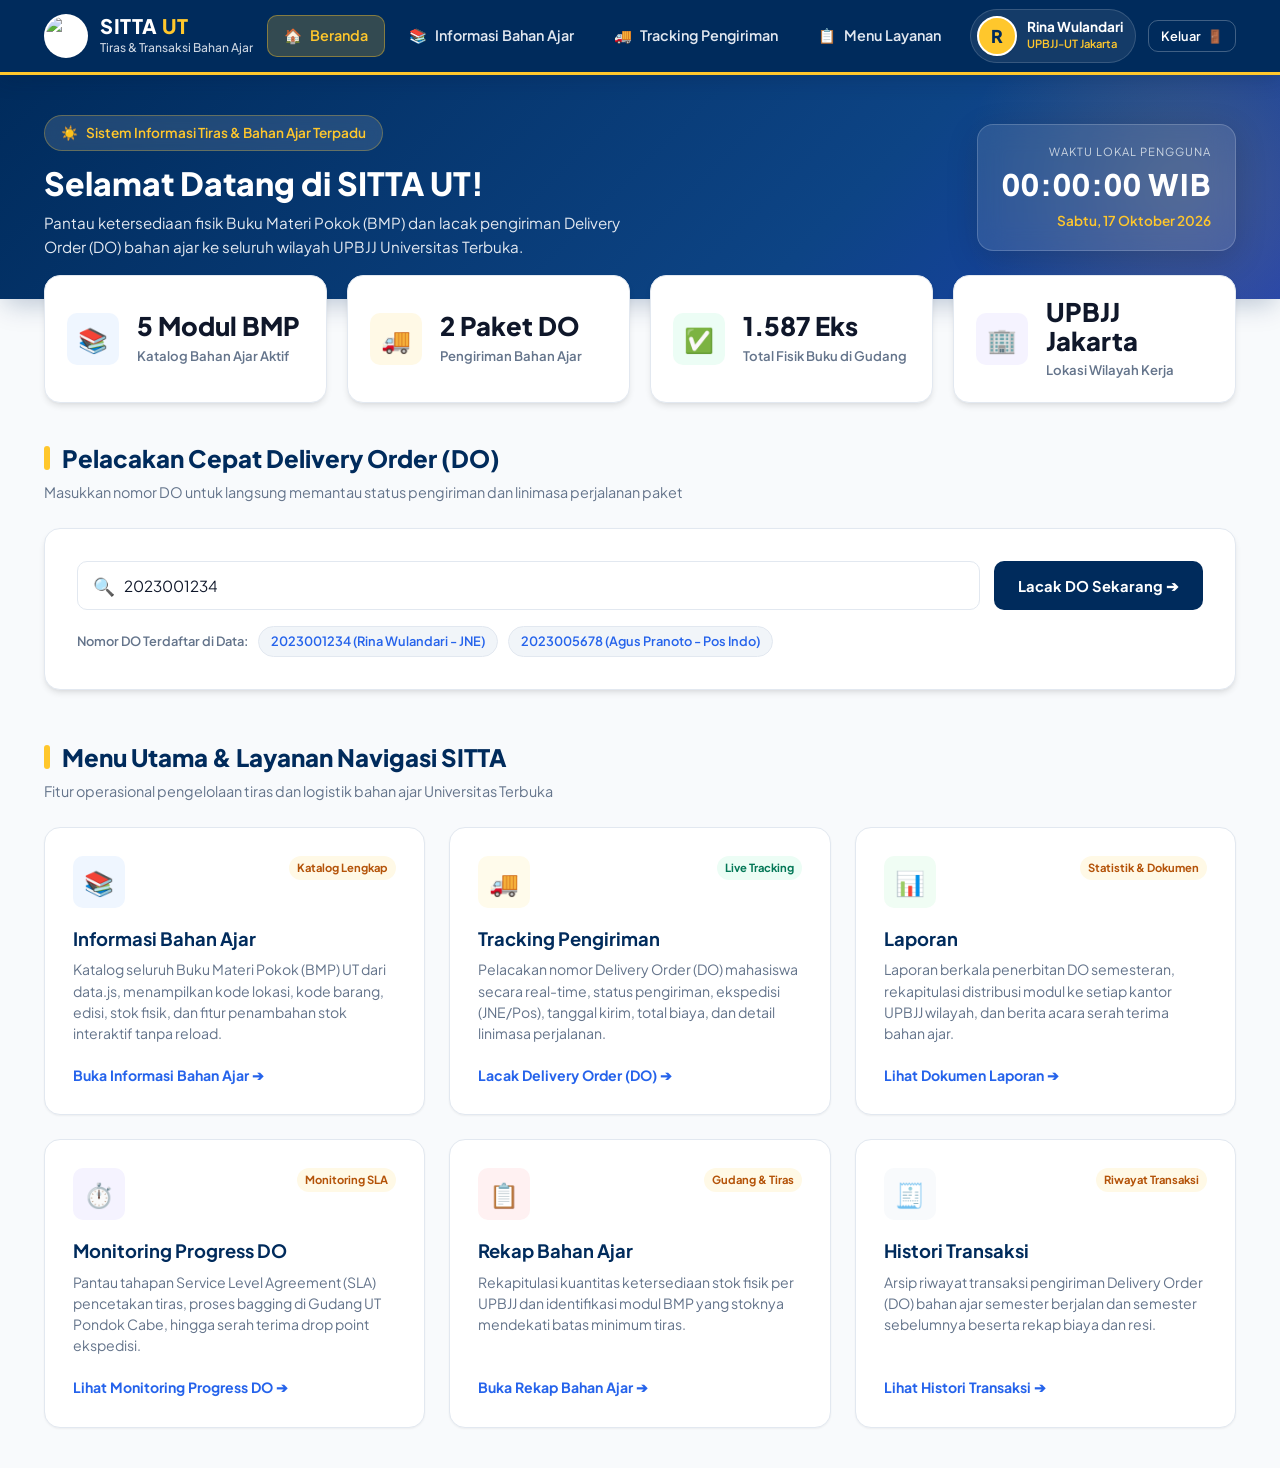
==== dashboard.html @ ef4d3881 "Add dashboard.html" ====
<!DOCTYPE html>
<html lang="id">
<head>
  <meta charset="UTF-8">
  <meta name="viewport" content="width=device-width, initial-scale=1.0">
  <title>Dashboard - SITTA Universitas Terbuka</title>
  <meta name="description" content="Dashboard Utama SITTA Universitas Terbuka: Informasi Bahan Ajar, Tracking DO, Monitoring Progress, dan Rekapitulasi BMP.">
  <link rel="stylesheet" href="css/style.css">
  <link rel="icon" type="image/svg+xml" href="img/logo-ut.svg">
</head>
<body>

  <!-- ==========================================
       TOP NAVBAR
       ========================================== -->
  <header class="navbar">
    <div class="container nav-container">
      <div class="brand">
        <img src="img/logo-ut.svg" alt="Universitas Terbuka" class="brand-logo">
        <div class="brand-text">
          <h1>SITTA <span>UT</span></h1>
          <p>Tiras &amp; Transaksi Bahan Ajar</p>
        </div>
      </div>

      <nav aria-label="Navigasi Utama">
        <ul id="navLinks" class="nav-links">
          <li><a href="dashboard.html" class="active"><span>🏠</span> Beranda</a></li>
          <li><a href="stok.html"><span>📚</span> Informasi Bahan Ajar</a></li>
          <li><a href="tracking.html"><span>🚚</span> Tracking Pengiriman</a></li>
          <li><a href="#menuLayanan"><span>📋</span> Menu Layanan</a></li>
        </ul>
      </nav>

      <div class="nav-user">
        <div class="user-badge">
          <div class="user-avatar-initial" id="navAvatarInitial">R</div>
          <div class="user-info">
            <span class="user-name" id="navUserName">Rina Wulandari</span>
            <span class="user-role" id="navUserRole">UPBJJ-UT Jakarta</span>
          </div>
        </div>
        <button type="button" class="btn-logout" title="Keluar dari sistem SITTA">
          <span>Keluar</span> 🚪
        </button>
        <button type="button" id="navToggle" class="nav-toggle" aria-label="Buka menu navigasi">☰</button>
      </div>
    </div>
  </header>

  <main>
    <!-- ==========================================
         HERO BANNER & SAPAAN DINAMIS WAKTU
         ========================================== -->
    <section class="hero-banner" aria-label="Sapaan Pengguna">
      <div class="container hero-content">
        <div>
          <div class="greeting-pill">
            <span id="greetingIcon">☀️</span>
            <span id="displayUserRolePill">Sistem Informasi Tiras &amp; Bahan Ajar Terpadu</span>
          </div>
          <!-- Teks Sapaan Otomatis Menggunakan Date Methods -->
          <h2 class="greeting-title" id="greetingText">Selamat Datang di SITTA UT!</h2>
          <p class="hero-subtitle">
            Pantau ketersediaan fisik Buku Materi Pokok (BMP) dan lacak pengiriman Delivery Order (DO) bahan ajar ke seluruh wilayah UPBJJ Universitas Terbuka.
          </p>
        </div>

        <!-- Live Clock & Date Widget (JavaScript Date Methods) -->
        <div class="hero-clock-box">
          <div class="clock-timezone">Waktu Lokal Pengguna</div>
          <div class="clock-time" id="liveClockTime">00:00:00 WIB</div>
          <div class="clock-date" id="liveClockDate">Sabtu, 17 Oktober 2026</div>
        </div>
      </div>
    </section>

    <div class="container">
      <!-- ==========================================
           METRIC SUMMARY CARDS
           ========================================== -->
      <section class="metrics-grid" aria-label="Statistik Utama">
        <div class="metric-card">
          <div class="metric-icon blue">📚</div>
          <div class="metric-data">
            <h4 id="dashTotalBuku">5 Modul BMP</h4>
            <p>Katalog Bahan Ajar Aktif</p>
          </div>
        </div>

        <div class="metric-card">
          <div class="metric-icon gold">🚚</div>
          <div class="metric-data">
            <h4>2 Paket DO</h4>
            <p>Pengiriman Bahan Ajar</p>
          </div>
        </div>

        <div class="metric-card">
          <div class="metric-icon green">✅</div>
          <div class="metric-data">
            <h4>1.587 Eks</h4>
            <p>Total Fisik Buku di Gudang</p>
          </div>
        </div>

        <div class="metric-card">
          <div class="metric-icon purple">🏢</div>
          <div class="metric-data">
            <h4 id="displayUserLokasi">UPBJJ Jakarta</h4>
            <p>Lokasi Wilayah Kerja</p>
          </div>
        </div>
      </section>

      <!-- ==========================================
           QUICK SEARCH DELIVERY ORDER (DO)
           ========================================== -->
      <section class="section-header" style="margin-top: 36px;">
        <div>
          <h2 class="section-title">Pelacakan Cepat Delivery Order (DO)</h2>
          <p class="section-desc">Masukkan nomor DO untuk langsung memantau status pengiriman dan linimasa perjalanan paket</p>
        </div>
      </section>

      <div class="tracking-search-box">
        <form id="formQuickTrack" class="search-form-row">
          <div class="input-group">
            <span class="input-icon">🔍</span>
            <input 
              type="text" 
              id="inputQuickDO" 
              class="form-control" 
              placeholder="Masukkan Nomor DO (misal: 2023001234)" 
              value="2023001234" 
              required
            >
          </div>
          <button type="submit" class="btn btn-primary">
            Lacak DO Sekarang ➔
          </button>
        </form>
        <div class="search-quick-chips">
          <span class="chips-label">Nomor DO Terdaftar di Data:</span>
          <a href="tracking.html?do=2023001234" class="chip-btn">2023001234 (Rina Wulandari - JNE)</a>
          <a href="tracking.html?do=2023005678" class="chip-btn">2023005678 (Agus Pranoto - Pos Indo)</a>
        </div>
      </div>

      <!-- ==========================================
           6 MANDATED NAVIGATION FEATURES
           1. Informasi Bahan Ajar
           2. Tracking Pengiriman
           3. Laporan
           4. Monitoring Progress DO
           5. Rekap Bahan Ajar
           6. Histori Transaksi
           ========================================== -->
      <section id="menuLayanan" class="section-header" style="margin-top: 48px;">
        <div>
          <h2 class="section-title">Menu Utama &amp; Layanan Navigasi SITTA</h2>
          <p class="section-desc">Fitur operasional pengelolaan tiras dan logistik bahan ajar Universitas Terbuka</p>
        </div>
      </section>

      <section class="features-grid" aria-label="Menu Utama SITTA">
        <!-- 1. Informasi Bahan Ajar -->
        <article class="feature-card">
          <div>
            <div class="feature-top">
              <div class="feature-icon-wrapper" style="background: #eff6ff; color: #003f7a;">📚</div>
              <span class="feature-badge">Katalog Lengkap</span>
            </div>
            <h3 class="feature-title">Informasi Bahan Ajar</h3>
            <p class="feature-desc">
              Katalog seluruh Buku Materi Pokok (BMP) UT dari data.js, menampilkan kode lokasi, kode barang, edisi, stok fisik, dan fitur penambahan stok interaktif tanpa reload.
            </p>
          </div>
          <a href="stok.html" class="feature-action">
            Buka Informasi Bahan Ajar ➔
          </a>
        </article>

        <!-- 2. Tracking Pengiriman -->
        <article class="feature-card">
          <div>
            <div class="feature-top">
              <div class="feature-icon-wrapper" style="background: #fffbeb; color: #b45309;">🚚</div>
              <span class="feature-badge" style="background: #ecfdf5; color: #047857;">Live Tracking</span>
            </div>
            <h3 class="feature-title">Tracking Pengiriman</h3>
            <p class="feature-desc">
              Pelacakan nomor Delivery Order (DO) mahasiswa secara real-time, status pengiriman, ekspedisi (JNE/Pos), tanggal kirim, total biaya, dan detail linimasa perjalanan.
            </p>
          </div>
          <a href="tracking.html" class="feature-action">
            Lacak Delivery Order (DO) ➔
          </a>
        </article>

        <!-- 3. Laporan -->
        <article class="feature-card">
          <div>
            <div class="feature-top">
              <div class="feature-icon-wrapper" style="background: #f0fdf4; color: #15803d;">📊</div>
              <span class="feature-badge">Statistik &amp; Dokumen</span>
            </div>
            <h3 class="feature-title">Laporan</h3>
            <p class="feature-desc">
              Laporan berkala penerbitan DO semesteran, rekapitulasi distribusi modul ke setiap kantor UPBJJ wilayah, dan berita acara serah terima bahan ajar.
            </p>
          </div>
          <a href="javascript:void(0)" onclick="openModal('modalLaporan')" class="feature-action">
            Lihat Dokumen Laporan ➔
          </a>
        </article>

        <!-- 4. Monitoring Progress DO -->
        <article class="feature-card">
          <div>
            <div class="feature-top">
              <div class="feature-icon-wrapper" style="background: #f5f3ff; color: #6d28d9;">⏱️</div>
              <span class="feature-badge">Monitoring SLA</span>
            </div>
            <h3 class="feature-title">Monitoring Progress DO</h3>
            <p class="feature-desc">
              Pantau tahapan Service Level Agreement (SLA) pencetakan tiras, proses bagging di Gudang UT Pondok Cabe, hingga serah terima drop point ekspedisi.
            </p>
          </div>
          <a href="javascript:void(0)" onclick="openModal('modalMonitoringDO')" class="feature-action">
            Lihat Monitoring Progress DO ➔
          </a>
        </article>

        <!-- 5. Rekap Bahan Ajar -->
        <article class="feature-card">
          <div>
            <div class="feature-top">
              <div class="feature-icon-wrapper" style="background: #fff1f2; color: #be123c;">📋</div>
              <span class="feature-badge">Gudang &amp; Tiras</span>
            </div>
            <h3 class="feature-title">Rekap Bahan Ajar</h3>
            <p class="feature-desc">
              Rekapitulasi kuantitas ketersediaan stok fisik per UPBJJ dan identifikasi modul BMP yang stoknya mendekati batas minimum tiras.
            </p>
          </div>
          <a href="javascript:void(0)" onclick="openModal('modalRekap')" class="feature-action">
            Buka Rekap Bahan Ajar ➔
          </a>
        </article>

        <!-- 6. Histori Transaksi -->
        <article class="feature-card">
          <div>
            <div class="feature-top">
              <div class="feature-icon-wrapper" style="background: #f8fafc; color: #334155;">🧾</div>
              <span class="feature-badge">Riwayat Transaksi</span>
            </div>
            <h3 class="feature-title">Histori Transaksi</h3>
            <p class="feature-desc">
              Arsip riwayat transaksi pengiriman Delivery Order (DO) bahan ajar semester berjalan dan semester sebelumnya beserta rekap biaya dan resi.
            </p>
          </div>
          <a href="javascript:void(0)" onclick="openModal('modalHistori')" class="feature-action">
            Lihat Histori Transaksi ➔
          </a>
        </article>
      </section>
    </div>
  </main>

  <!-- ==========================================
       MODALS UNTUK MENU LAYANAN INTERAKTIF
       ========================================== -->
  <!-- Modal Laporan -->
  <div id="modalLaporan" class="modal-overlay" role="dialog" aria-modal="true">
    <div class="modal-container" style="max-width: 600px;">
      <div class="modal-header">
        <h3>📊 Laporan Distribusi Bahan Ajar UT</h3>
        <button type="button" class="modal-close-btn" onclick="closeModal('modalLaporan')">&times;</button>
      </div>
      <div class="modal-body">
        <p style="color: #64748b; font-size: 0.9rem; margin-bottom: 16px;">
          Ringkasan distribusi modul bahan ajar periode semester 2025/2026 ke unit layanan UPBJJ.
        </p>
        <div style="background: #f8fafc; border-radius: 8px; padding: 14px; border: 1px solid #e2e8f0; font-size: 0.88rem;">
          <div style="display: flex; justify-content: space-between; padding: 6px 0; border-bottom: 1px dashed #cbd5e1;">
            <span>Total DO Diterbitkan:</span> <strong>12.450 Paket</strong>
          </div>
          <div style="display: flex; justify-content: space-between; padding: 6px 0; border-bottom: 1px dashed #cbd5e1;">
            <span>DO Sukses Terkirim:</span> <strong style="color: #10b981;">11.890 Paket (95.5%)</strong>
          </div>
          <div style="display: flex; justify-content: space-between; padding: 6px 0;">
            <span>DO Dalam Perjalanan:</span> <strong style="color: #f59e0b;">560 Paket (4.5%)</strong>
          </div>
        </div>
      </div>
      <div class="modal-footer">
        <button type="button" class="btn btn-secondary" onclick="closeModal('modalLaporan')">Tutup</button>
        <button type="button" class="btn btn-primary" onclick="alert('Laporan versi cetak (PDF) berhasil diunduh.'); closeModal('modalLaporan');">Unduh Berkas Laporan (PDF)</button>
      </div>
    </div>
  </div>

  <!-- Modal Monitoring Progress DO -->
  <div id="modalMonitoringDO" class="modal-overlay" role="dialog" aria-modal="true">
    <div class="modal-container" style="max-width: 600px;">
      <div class="modal-header">
        <h3>⏱️ Monitoring Progress Delivery Order (SLA)</h3>
        <button type="button" class="modal-close-btn" onclick="closeModal('modalMonitoringDO')">&times;</button>
      </div>
      <div class="modal-body">
        <div style="display: flex; flex-direction: column; gap: 12px; font-size: 0.88rem;">
          <div style="padding: 12px; background: #ecfdf5; border-radius: 8px; border-left: 4px solid #10b981;">
            <strong>Tahap 1: Verifikasi Registrasi &amp; Cetak Tiras</strong>
            <p style="color: #047857; margin-top: 4px;">Status: Selesai 100% (SLA Tercapai)</p>
          </div>
          <div style="padding: 12px; background: #eff6ff; border-radius: 8px; border-left: 4px solid #3b82f6;">
            <strong>Tahap 2: Bagging &amp; Packaging Gudang Pondok Cabe</strong>
            <p style="color: #1d4ed8; margin-top: 4px;">Status: Berjalan (Proses Scan Barcode &amp; Resi Ekspedisi)</p>
          </div>
          <div style="padding: 12px; background: #fffdf5; border-radius: 8px; border-left: 4px solid #f59e0b;">
            <strong>Tahap 3: Serah Terima Ekspedisi (JNE / Pos Indonesia)</strong>
            <p style="color: #b45309; margin-top: 4px;">Status: Terjadwal pick-up harian pukul 16.00 WIB</p>
          </div>
        </div>
      </div>
      <div class="modal-footer">
        <button type="button" class="btn btn-secondary" onclick="closeModal('modalMonitoringDO')">Tutup</button>
      </div>
    </div>
  </div>

  <!-- Modal Rekap Bahan Ajar -->
  <div id="modalRekap" class="modal-overlay" role="dialog" aria-modal="true">
    <div class="modal-container" style="max-width: 600px;">
      <div class="modal-header">
        <h3>📋 Rekapitulasi Bahan Ajar Per Wilayah</h3>
        <button type="button" class="modal-close-btn" onclick="closeModal('modalRekap')">&times;</button>
      </div>
      <div class="modal-body">
        <table class="data-table" style="font-size: 0.85rem;">
          <thead>
            <tr>
              <th>Kode Wilayah</th>
              <th>Nama UPBJJ</th>
              <th>Total Stok Tersedia</th>
            </tr>
          </thead>
          <tbody>
            <tr>
              <td><code>0TMP01</code></td>
              <td>Gudang Transit Pusat</td>
              <td><strong>548 Eks</strong></td>
            </tr>
            <tr>
              <td><code>0JKT01</code></td>
              <td>UPBJJ-UT Jakarta</td>
              <td><strong>392 Eks</strong></td>
            </tr>
            <tr>
              <td><code>0SBY02</code></td>
              <td>UPBJJ-UT Surabaya</td>
              <td><strong>278 Eks</strong></td>
            </tr>
            <tr>
              <td><code>0MLG01</code></td>
              <td>UPBJJ-UT Malang</td>
              <td><strong>165 Eks</strong></td>
            </tr>
            <tr>
              <td><code>0UPBJJBDG</code></td>
              <td>UPBJJ-UT Bandung</td>
              <td><strong>204 Eks</strong></td>
            </tr>
          </tbody>
        </table>
      </div>
      <div class="modal-footer">
        <button type="button" class="btn btn-secondary" onclick="closeModal('modalRekap')">Tutup</button>
        <a href="stok.html" class="btn btn-primary">Buka Halaman Stok Lengkap</a>
      </div>
    </div>
  </div>

  <!-- Modal Histori Transaksi -->
  <div id="modalHistori" class="modal-overlay" role="dialog" aria-modal="true">
    <div class="modal-container" style="max-width: 600px;">
      <div class="modal-header">
        <h3>🧾 Histori Transaksi Pengiriman Bahan Ajar</h3>
        <button type="button" class="modal-close-btn" onclick="closeModal('modalHistori')">&times;</button>
      </div>
      <div class="modal-body">
        <div style="font-size: 0.88rem; display: flex; flex-direction: column; gap: 10px;">
          <div style="padding: 12px; background: #f8fafc; border: 1px solid #e2e8f0; border-radius: 8px;">
            <div style="display: flex; justify-content: space-between; font-weight: 700;">
              <span>DO 2023001234</span>
              <span class="badge badge-warning">Dalam Perjalanan</span>
            </div>
            <div style="color: #64748b; font-size: 0.8rem; margin-top: 4px;">
              Penerima: Rina Wulandari • Ekspedisi: JNE • Biaya: Rp 180.000
            </div>
          </div>
          <div style="padding: 12px; background: #f8fafc; border: 1px solid #e2e8f0; border-radius: 8px;">
            <div style="display: flex; justify-content: space-between; font-weight: 700;">
              <span>DO 2023005678</span>
              <span class="badge badge-success">Dikirim / Selesai</span>
            </div>
            <div style="color: #64748b; font-size: 0.8rem; margin-top: 4px;">
              Penerima: Agus Pranoto • Ekspedisi: Pos Indonesia • Biaya: Rp 220.000
            </div>
          </div>
        </div>
      </div>
      <div class="modal-footer">
        <button type="button" class="btn btn-secondary" onclick="closeModal('modalHistori')">Tutup</button>
        <a href="tracking.html" class="btn btn-primary">Buka Pelacakan DO</a>
      </div>
    </div>
  </div>

  <!-- Toast Notification Container -->
  <div id="toastContainer" class="toast-container" aria-live="polite"></div>

  <!-- Scripts Modular -->
  <script src="js/data.js"></script>
  <script src="js/script.js"></script>
</body>
</html>
---- css/style.css ----
/* ==========================================================================
   SITTA UNIVERSITAS TERBUKA - STYLESHEET
   Sistem Informasi Tiras dan Distribusi Bahan Ajar
   File: css/style.css
   ========================================================================== */

@import url('https://fonts.googleapis.com/css2?family=Plus+Jakarta+Sans:wght@300;400;500;600;700;800&display=swap');

/* --- CSS Variables & Design Tokens --- */
:root {
  --ut-navy: #002b5c;
  --ut-navy-dark: #001838;
  --ut-navy-light: #0d4485;
  --ut-yellow: #ffc72c;
  --ut-yellow-hover: #e5b220;
  --ut-yellow-soft: #fff9e6;
  
  --primary: #003f7a;
  --primary-light: #2563eb;
  --secondary: #64748b;
  --accent: #f59e0b;
  
  --bg-page: #f8fafc;
  --bg-surface: #ffffff;
  --bg-subtle: #f1f5f9;
  --border-color: #e2e8f0;
  --border-focus: #3b82f6;

  --text-main: #0f172a;
  --text-muted: #64748b;
  --text-light: #94a3b8;
  --text-white: #ffffff;

  --success: #10b981;
  --success-bg: #ecfdf5;
  --warning: #f59e0b;
  --warning-bg: #fffbeb;
  --danger: #ef4444;
  --danger-bg: #fef2f2;
  --info: #0284c7;
  --info-bg: #f0f9ff;

  --radius-sm: 6px;
  --radius-md: 10px;
  --radius-lg: 16px;
  --radius-xl: 24px;
  --radius-full: 9999px;

  --shadow-sm: 0 1px 2px 0 rgba(0, 0, 0, 0.05);
  --shadow-md: 0 4px 6px -1px rgba(0, 0, 0, 0.1), 0 2px 4px -2px rgba(0, 0, 0, 0.05);
  --shadow-lg: 0 10px 15px -3px rgba(0, 0, 0, 0.1), 0 4px 6px -4px rgba(0, 0, 0, 0.05);
  --shadow-xl: 0 20px 25px -5px rgba(0, 0, 0, 0.1), 0 8px 10px -6px rgba(0, 0, 0, 0.05);
  --shadow-brand: 0 10px 25px -5px rgba(0, 43, 92, 0.25);

  --transition-fast: 0.15s ease;
  --transition-normal: 0.25s ease;
}

/* --- Base & Reset --- */
* {
  margin: 0;
  padding: 0;
  box-sizing: border-box;
}

body {
  font-family: 'Plus Jakarta Sans', -apple-system, BlinkMacSystemFont, 'Segoe UI', Roboto, sans-serif;
  background-color: var(--bg-page);
  color: var(--text-main);
  line-height: 1.6;
  min-height: 100vh;
  display: flex;
  flex-direction: column;
}

a {
  color: inherit;
  text-decoration: none;
  transition: color var(--transition-fast);
}

img {
  max-width: 100%;
  height: auto;
  display: block;
}

button, input, select, textarea {
  font-family: inherit;
  font-size: inherit;
}

/* --- Container & Layout --- */
.container {
  width: 100%;
  max-width: 1240px;
  margin: 0 auto;
  padding: 0 24px;
}

/* --- Header & Navigation Bar --- */
.navbar {
  background: var(--ut-navy);
  color: var(--text-white);
  position: sticky;
  top: 0;
  z-index: 100;
  box-shadow: 0 4px 20px rgba(0, 24, 56, 0.2);
  border-bottom: 3px solid var(--ut-yellow);
}

.nav-container {
  display: flex;
  align-items: center;
  justify-content: space-between;
  height: 72px;
}

.brand {
  display: flex;
  align-items: center;
  gap: 12px;
}

.brand-logo {
  width: 44px;
  height: 44px;
  border-radius: var(--radius-full);
  background: #ffffff;
  padding: 2px;
  box-shadow: var(--shadow-sm);
}

.brand-text h1 {
  font-size: 1.25rem;
  font-weight: 800;
  letter-spacing: 0.5px;
  line-height: 1.2;
  color: #ffffff;
}

.brand-text h1 span {
  color: var(--ut-yellow);
}

.brand-text p {
  font-size: 0.75rem;
  color: #cbd5e1;
  font-weight: 500;
}

.nav-links {
  display: flex;
  align-items: center;
  gap: 8px;
  list-style: none;
}

.nav-links a {
  padding: 8px 16px;
  border-radius: var(--radius-md);
  font-size: 0.9rem;
  font-weight: 600;
  color: #e2e8f0;
  display: flex;
  align-items: center;
  gap: 8px;
  transition: all var(--transition-fast);
}

.nav-links a:hover {
  background: rgba(255, 255, 255, 0.1);
  color: var(--ut-yellow);
}

.nav-links a.active {
  background: rgba(255, 199, 44, 0.2);
  color: var(--ut-yellow);
  border: 1px solid rgba(255, 199, 44, 0.4);
}

.nav-user {
  display: flex;
  align-items: center;
  gap: 12px;
}

.user-badge {
  display: flex;
  align-items: center;
  gap: 10px;
  background: rgba(255, 255, 255, 0.08);
  padding: 6px 12px 6px 6px;
  border-radius: var(--radius-full);
  border: 1px solid rgba(255, 255, 255, 0.15);
}

.user-avatar {
  width: 32px;
  height: 32px;
  border-radius: var(--radius-full);
  object-fit: cover;
  border: 2px solid var(--ut-yellow);
}

.user-info {
  display: flex;
  flex-direction: column;
}

.user-name {
  font-size: 0.85rem;
  font-weight: 700;
  color: #ffffff;
  line-height: 1.2;
}

.user-role {
  font-size: 0.7rem;
  color: var(--ut-yellow);
  font-weight: 600;
}

.btn-logout {
  background: transparent;
  border: 1px solid rgba(255, 255, 255, 0.25);
  color: #ffffff;
  padding: 7px 12px;
  border-radius: var(--radius-md);
  font-size: 0.8rem;
  font-weight: 600;
  cursor: pointer;
  display: flex;
  align-items: center;
  gap: 6px;
  transition: all var(--transition-fast);
}

.btn-logout:hover {
  background: var(--danger);
  border-color: var(--danger);
}

.nav-toggle {
  display: none;
  background: transparent;
  border: none;
  color: #ffffff;
  font-size: 1.5rem;
  cursor: pointer;
}

/* --- Hero Banner & Dynamic Greeting --- */
.hero-banner {
  background: linear-gradient(135deg, var(--ut-navy) 0%, var(--ut-navy-light) 65%, #1e40af 100%);
  color: #ffffff;
  padding: 40px 0;
  position: relative;
  overflow: hidden;
  box-shadow: var(--shadow-brand);
}

.hero-banner::after {
  content: '';
  position: absolute;
  top: -50%;
  right: -10%;
  width: 450px;
  height: 450px;
  background: radial-gradient(circle, rgba(255, 199, 44, 0.18) 0%, rgba(255, 255, 255, 0) 70%);
  pointer-events: none;
}

.hero-content {
  display: flex;
  align-items: center;
  justify-content: space-between;
  gap: 24px;
  position: relative;
  z-index: 1;
}

.greeting-pill {
  display: inline-flex;
  align-items: center;
  gap: 8px;
  background: rgba(255, 255, 255, 0.12);
  backdrop-filter: blur(8px);
  padding: 6px 16px;
  border-radius: var(--radius-full);
  font-size: 0.85rem;
  font-weight: 600;
  color: var(--ut-yellow);
  margin-bottom: 12px;
  border: 1px solid rgba(255, 199, 44, 0.3);
}

.greeting-title {
  font-size: 2rem;
  font-weight: 800;
  margin-bottom: 8px;
  line-height: 1.25;
}

.greeting-title span {
  color: var(--ut-yellow);
}

.hero-subtitle {
  color: #e2e8f0;
  font-size: 0.95rem;
  max-width: 620px;
}

.hero-clock-box {
  background: rgba(255, 255, 255, 0.1);
  backdrop-filter: blur(12px);
  padding: 18px 24px;
  border-radius: var(--radius-lg);
  border: 1px solid rgba(255, 255, 255, 0.18);
  text-align: right;
  min-width: 240px;
  box-shadow: 0 8px 32px 0 rgba(0, 0, 0, 0.15);
}

.clock-time {
  font-size: 1.85rem;
  font-weight: 800;
  color: #ffffff;
  letter-spacing: 1px;
  font-variant-numeric: tabular-nums;
}

.clock-date {
  font-size: 0.85rem;
  color: var(--ut-yellow);
  font-weight: 600;
  margin-top: 2px;
}

.clock-timezone {
  font-size: 0.7rem;
  color: #cbd5e1;
  text-transform: uppercase;
  letter-spacing: 1px;
}

/* --- Section Header & Title --- */
.section-header {
  margin: 36px 0 24px;
  display: flex;
  align-items: center;
  justify-content: space-between;
  flex-wrap: wrap;
  gap: 16px;
}

.section-title {
  font-size: 1.5rem;
  font-weight: 800;
  color: var(--ut-navy);
  display: flex;
  align-items: center;
  gap: 12px;
}

.section-title::before {
  content: '';
  display: inline-block;
  width: 6px;
  height: 24px;
  background: var(--ut-yellow);
  border-radius: var(--radius-full);
}

.section-desc {
  font-size: 0.9rem;
  color: var(--text-muted);
  margin-top: 4px;
}

/* --- Metric Stats Cards --- */
.metrics-grid {
  display: grid;
  grid-template-columns: repeat(auto-fit, minmax(240px, 1fr));
  gap: 20px;
  margin-top: -24px;
  position: relative;
  z-index: 10;
}

.metric-card {
  background: var(--bg-surface);
  padding: 22px;
  border-radius: var(--radius-lg);
  border: 1px solid var(--border-color);
  box-shadow: var(--shadow-md);
  display: flex;
  align-items: center;
  gap: 18px;
  transition: transform var(--transition-normal), box-shadow var(--transition-normal);
}

.metric-card:hover {
  transform: translateY(-4px);
  box-shadow: var(--shadow-lg);
  border-color: #cbd5e1;
}

.metric-icon {
  width: 52px;
  height: 52px;
  border-radius: var(--radius-md);
  display: flex;
  align-items: center;
  justify-content: center;
  font-size: 1.5rem;
  flex-shrink: 0;
}

.metric-icon.blue {
  background: #eff6ff;
  color: var(--primary-light);
}

.metric-icon.gold {
  background: var(--ut-yellow-soft);
  color: #b45309;
}

.metric-icon.green {
  background: var(--success-bg);
  color: var(--success);
}

.metric-icon.purple {
  background: #f5f3ff;
  color: #7c3aed;
}

.metric-data h4 {
  font-size: 1.6rem;
  font-weight: 800;
  color: var(--text-main);
  line-height: 1.1;
}

.metric-data p {
  font-size: 0.82rem;
  color: var(--text-muted);
  font-weight: 600;
  margin-top: 4px;
}

/* --- Navigation Cards (6 Mandated Features) --- */
.features-grid {
  display: grid;
  grid-template-columns: repeat(auto-fill, minmax(340px, 1fr));
  gap: 24px;
  margin-bottom: 40px;
}

.feature-card {
  background: var(--bg-surface);
  border-radius: var(--radius-lg);
  padding: 28px;
  border: 1px solid var(--border-color);
  box-shadow: var(--shadow-sm);
  display: flex;
  flex-direction: column;
  justify-content: space-between;
  transition: all var(--transition-normal);
  position: relative;
  overflow: hidden;
}

.feature-card::before {
  content: '';
  position: absolute;
  top: 0;
  left: 0;
  right: 0;
  height: 4px;
  background: transparent;
  transition: background var(--transition-fast);
}

.feature-card:hover {
  transform: translateY(-5px);
  box-shadow: var(--shadow-lg);
  border-color: #bfdbfe;
}

.feature-card:hover::before {
  background: linear-gradient(90deg, var(--ut-navy), var(--ut-yellow));
}

.feature-top {
  display: flex;
  align-items: flex-start;
  gap: 16px;
  margin-bottom: 16px;
}

.feature-icon-wrapper {
  width: 52px;
  height: 52px;
  border-radius: var(--radius-md);
  background: #eff6ff;
  color: var(--primary);
  display: flex;
  align-items: center;
  justify-content: center;
  font-size: 1.5rem;
  flex-shrink: 0;
}

.feature-badge {
  font-size: 0.7rem;
  font-weight: 700;
  padding: 3px 8px;
  border-radius: var(--radius-full);
  background: var(--ut-yellow-soft);
  color: #b45309;
  align-self: flex-start;
  margin-left: auto;
}

.feature-title {
  font-size: 1.15rem;
  font-weight: 700;
  color: var(--ut-navy);
  margin-bottom: 6px;
}

.feature-desc {
  font-size: 0.88rem;
  color: var(--text-muted);
  line-height: 1.5;
  margin-bottom: 20px;
}

.feature-action {
  display: inline-flex;
  align-items: center;
  gap: 8px;
  font-size: 0.88rem;
  font-weight: 700;
  color: var(--primary-light);
  margin-top: auto;
}

.feature-card:hover .feature-action {
  color: var(--ut-navy);
  gap: 12px;
}

/* --- Tracking Search & Results --- */
.tracking-search-box {
  background: var(--bg-surface);
  border-radius: var(--radius-lg);
  padding: 32px;
  box-shadow: var(--shadow-md);
  border: 1px solid var(--border-color);
  margin-bottom: 32px;
}

.search-form-row {
  display: flex;
  gap: 14px;
}

.input-group {
  flex: 1;
  position: relative;
  display: flex;
  align-items: center;
}

.input-icon {
  position: absolute;
  left: 16px;
  color: var(--text-light);
  font-size: 1.1rem;
  pointer-events: none;
}

.form-control {
  width: 100%;
  padding: 14px 16px 14px 46px;
  font-size: 0.95rem;
  border: 1.5px solid var(--border-color);
  border-radius: var(--radius-md);
  background: #ffffff;
  color: var(--text-main);
  transition: all var(--transition-fast);
}

.form-control:focus {
  outline: none;
  border-color: var(--primary-light);
  box-shadow: 0 0 0 4px rgba(37, 99, 235, 0.12);
}

.btn {
  display: inline-flex;
  align-items: center;
  justify-content: center;
  gap: 8px;
  padding: 12px 24px;
  font-size: 0.92rem;
  font-weight: 700;
  border-radius: var(--radius-md);
  border: none;
  cursor: pointer;
  transition: all var(--transition-fast);
  white-space: nowrap;
}

.btn-primary {
  background: var(--ut-navy);
  color: #ffffff;
}

.btn-primary:hover {
  background: var(--ut-navy-light);
  box-shadow: var(--shadow-md);
}

.btn-accent {
  background: var(--ut-yellow);
  color: var(--ut-navy);
}

.btn-accent:hover {
  background: var(--ut-yellow-hover);
  box-shadow: var(--shadow-md);
}

.btn-secondary {
  background: var(--bg-subtle);
  color: var(--text-main);
  border: 1px solid var(--border-color);
}

.btn-secondary:hover {
  background: #e2e8f0;
}

.btn-sm {
  padding: 8px 14px;
  font-size: 0.8rem;
}

.search-quick-chips {
  display: flex;
  align-items: center;
  gap: 10px;
  margin-top: 16px;
  flex-wrap: wrap;
}

.chips-label {
  font-size: 0.8rem;
  color: var(--text-muted);
  font-weight: 600;
}

.chip-btn {
  background: var(--bg-subtle);
  border: 1px solid var(--border-color);
  padding: 4px 12px;
  border-radius: var(--radius-full);
  font-size: 0.8rem;
  font-weight: 600;
  color: var(--primary-light);
  cursor: pointer;
  transition: all var(--transition-fast);
}

.chip-btn:hover {
  background: #eff6ff;
  border-color: var(--primary-light);
}

/* --- Tracking Result Card --- */
.tracking-result-card {
  background: var(--bg-surface);
  border-radius: var(--radius-lg);
  border: 1px solid var(--border-color);
  box-shadow: var(--shadow-md);
  margin-bottom: 40px;
  overflow: hidden;
  animation: fadeIn 0.3s ease;
}

.tracking-header {
  background: #f8fafc;
  padding: 24px 30px;
  border-bottom: 1px solid var(--border-color);
  display: flex;
  align-items: center;
  justify-content: space-between;
  flex-wrap: wrap;
  gap: 16px;
}

.tracking-header-left h3 {
  font-size: 1.3rem;
  font-weight: 800;
  color: var(--ut-navy);
}

.tracking-header-left p {
  font-size: 0.85rem;
  color: var(--text-muted);
}

.tracking-meta-grid {
  display: grid;
  grid-template-columns: repeat(auto-fit, minmax(200px, 1fr));
  gap: 20px;
  padding: 24px 30px;
  background: #ffffff;
  border-bottom: 1px solid var(--border-color);
}

.meta-item-label {
  font-size: 0.75rem;
  text-transform: uppercase;
  color: var(--text-muted);
  font-weight: 700;
  letter-spacing: 0.5px;
}

.meta-item-value {
  font-size: 0.95rem;
  font-weight: 700;
  color: var(--text-main);
  margin-top: 4px;
}

.tracking-content-grid {
  display: grid;
  grid-template-columns: 1fr 1fr;
  gap: 30px;
  padding: 30px;
}

/* --- Timeline / Stepper --- */
.timeline-stepper {
  list-style: none;
  position: relative;
  padding-left: 28px;
}

.timeline-stepper::before {
  content: '';
  position: absolute;
  top: 10px;
  bottom: 20px;
  left: 10px;
  width: 2px;
  background: #e2e8f0;
}

.timeline-item {
  position: relative;
  margin-bottom: 26px;
}

.timeline-item:last-child {
  margin-bottom: 0;
}

.timeline-dot {
  position: absolute;
  left: -28px;
  top: 4px;
  width: 22px;
  height: 22px;
  border-radius: var(--radius-full);
  background: #ffffff;
  border: 3px solid #cbd5e1;
  display: flex;
  align-items: center;
  justify-content: center;
  z-index: 2;
}

.timeline-item.completed .timeline-dot {
  border-color: var(--success);
  background: var(--success);
  color: #ffffff;
  box-shadow: 0 0 0 4px rgba(16, 185, 129, 0.2);
}

.timeline-item.active .timeline-dot {
  border-color: var(--accent);
  background: #ffffff;
  box-shadow: 0 0 0 4px rgba(245, 158, 11, 0.25);
  animation: pulse 1.8s infinite;
}

.timeline-time {
  font-size: 0.75rem;
  font-weight: 700;
  color: var(--text-light);
}

.timeline-title {
  font-size: 0.95rem;
  font-weight: 700;
  color: var(--text-main);
  margin-top: 2px;
}

.timeline-item.active .timeline-title {
  color: var(--ut-navy);
}

.timeline-location {
  font-size: 0.8rem;
  font-weight: 600;
  color: var(--primary-light);
  display: flex;
  align-items: center;
  gap: 4px;
  margin-top: 2px;
}

.timeline-desc {
  font-size: 0.82rem;
  color: var(--text-muted);
  margin-top: 4px;
  line-height: 1.45;
}

/* --- Package Details in Tracking --- */
.package-box {
  background: var(--bg-subtle);
  padding: 24px;
  border-radius: var(--radius-md);
  border: 1px solid var(--border-color);
}

.package-box h4 {
  font-size: 1rem;
  font-weight: 700;
  color: var(--ut-navy);
  margin-bottom: 16px;
  display: flex;
  align-items: center;
  justify-content: space-between;
}

.package-item-list {
  list-style: none;
}

.package-item {
  display: flex;
  justify-content: space-between;
  align-items: center;
  padding: 10px 0;
  border-bottom: 1px solid #e2e8f0;
}

.package-item:last-child {
  border-bottom: none;
}

.pkg-title {
  font-weight: 600;
  font-size: 0.88rem;
  color: var(--text-main);
}

.pkg-code {
  font-size: 0.75rem;
  color: var(--text-muted);
}

.pkg-price {
  font-size: 0.88rem;
  font-weight: 700;
  color: var(--text-main);
}

.pkg-total-row {
  margin-top: 16px;
  padding-top: 14px;
  border-top: 2px dashed #cbd5e1;
  display: flex;
  justify-content: space-between;
  align-items: center;
}

.pkg-total-row span {
  font-size: 0.9rem;
  font-weight: 700;
  color: var(--text-muted);
}

.pkg-total-row strong {
  font-size: 1.25rem;
  font-weight: 800;
  color: var(--ut-navy);
}

/* --- Stock / Bahan Ajar Management --- */
.stock-toolbar {
  background: var(--bg-surface);
  padding: 20px 24px;
  border-radius: var(--radius-lg);
  border: 1px solid var(--border-color);
  box-shadow: var(--shadow-sm);
  display: flex;
  align-items: center;
  justify-content: space-between;
  gap: 16px;
  flex-wrap: wrap;
  margin-bottom: 24px;
}

.stock-filters {
  display: flex;
  align-items: center;
  gap: 12px;
  flex: 1;
  max-width: 600px;
}

.select-control {
  padding: 12px 16px;
  font-size: 0.9rem;
  border: 1.5px solid var(--border-color);
  border-radius: var(--radius-md);
  background: #ffffff;
  color: var(--text-main);
  cursor: pointer;
  min-width: 170px;
}

.select-control:focus {
  outline: none;
  border-color: var(--primary-light);
}

.view-toggle {
  display: flex;
  background: var(--bg-subtle);
  padding: 4px;
  border-radius: var(--radius-md);
  border: 1px solid var(--border-color);
}

.toggle-btn {
  background: transparent;
  border: none;
  padding: 6px 12px;
  font-size: 0.85rem;
  border-radius: var(--radius-sm);
  color: var(--text-muted);
  cursor: pointer;
  font-weight: 600;
}

.toggle-btn.active {
  background: #ffffff;
  color: var(--ut-navy);
  box-shadow: var(--shadow-sm);
}

/* --- Book Cards Grid --- */
.book-cards-grid {
  display: grid;
  grid-template-columns: repeat(auto-fill, minmax(280px, 1fr));
  gap: 24px;
  margin-bottom: 40px;
}

.book-card {
  background: var(--bg-surface);
  border-radius: var(--radius-lg);
  border: 1px solid var(--border-color);
  box-shadow: var(--shadow-sm);
  overflow: hidden;
  display: flex;
  flex-direction: column;
  transition: all var(--transition-normal);
}

.book-card:hover {
  transform: translateY(-5px);
  box-shadow: var(--shadow-lg);
  border-color: #cbd5e1;
}

.book-cover-wrap {
  height: 220px;
  background: #0f172a;
  position: relative;
  overflow: hidden;
  display: flex;
  align-items: center;
  justify-content: center;
}

.book-cover-img {
  width: 100%;
  height: 100%;
  object-fit: cover;
  transition: transform 0.4s ease;
}

.book-card:hover .book-cover-img {
  transform: scale(1.05);
}

.book-badge-status {
  position: absolute;
  top: 12px;
  right: 12px;
  font-size: 0.72rem;
  font-weight: 700;
  padding: 4px 10px;
  border-radius: var(--radius-full);
  box-shadow: var(--shadow-sm);
}

.book-body {
  padding: 20px;
  display: flex;
  flex-direction: column;
  flex: 1;
}

.book-category {
  font-size: 0.75rem;
  font-weight: 700;
  text-transform: uppercase;
  color: var(--primary-light);
  letter-spacing: 0.5px;
  margin-bottom: 6px;
}

.book-title {
  font-size: 1.1rem;
  font-weight: 700;
  color: var(--ut-navy);
  line-height: 1.35;
  margin-bottom: 6px;
}

.book-code-edisi {
  font-size: 0.8rem;
  color: var(--text-muted);
  font-weight: 600;
  margin-bottom: 12px;
}

.book-details-list {
  list-style: none;
  font-size: 0.82rem;
  color: var(--text-muted);
  margin-bottom: 16px;
}

.book-details-list li {
  display: flex;
  align-items: center;
  justify-content: space-between;
  padding: 4px 0;
}

.book-details-list li strong {
  color: var(--text-main);
}

.book-footer {
  margin-top: auto;
  padding-top: 14px;
  border-top: 1px solid var(--border-color);
  display: flex;
  align-items: center;
  justify-content: space-between;
}

.book-price {
  font-size: 1.15rem;
  font-weight: 800;
  color: var(--ut-navy);
}

/* --- Stock Table View --- */
.stock-table-card {
  background: var(--bg-surface);
  border-radius: var(--radius-lg);
  border: 1px solid var(--border-color);
  box-shadow: var(--shadow-sm);
  overflow-x: auto;
  margin-bottom: 40px;
}

.data-table {
  width: 100%;
  border-collapse: collapse;
  text-align: left;
}

.data-table th {
  background: #f8fafc;
  color: var(--text-muted);
  font-size: 0.78rem;
  text-transform: uppercase;
  letter-spacing: 0.5px;
  font-weight: 700;
  padding: 14px 18px;
  border-bottom: 1px solid var(--border-color);
}

.data-table td {
  padding: 16px 18px;
  font-size: 0.88rem;
  border-bottom: 1px solid var(--border-color);
  vertical-align: middle;
}

.data-table tr:hover {
  background: #f8fafc;
}

.table-cover-thumb {
  width: 44px;
  height: 60px;
  object-fit: cover;
  border-radius: 4px;
  box-shadow: var(--shadow-sm);
}

/* --- Badges --- */
.badge {
  display: inline-flex;
  align-items: center;
  gap: 5px;
  padding: 4px 10px;
  border-radius: var(--radius-full);
  font-size: 0.75rem;
  font-weight: 700;
}

.badge-success {
  background: var(--success-bg);
  color: var(--success);
  border: 1px solid rgba(16, 185, 129, 0.3);
}

.badge-warning {
  background: var(--warning-bg);
  color: #b45309;
  border: 1px solid rgba(245, 158, 11, 0.3);
}

.badge-danger {
  background: var(--danger-bg);
  color: var(--danger);
  border: 1px solid rgba(239, 68, 68, 0.3);
}

.badge-info {
  background: var(--info-bg);
  color: var(--info);
  border: 1px solid rgba(2, 132, 199, 0.3);
}

/* --- Auth & Login Layout (index.html) --- */
.login-body {
  background: radial-gradient(circle at 10% 20%, #001d42 0%, #002b5c 40%, #034282 90%);
  min-height: 100vh;
  display: flex;
  align-items: center;
  justify-content: center;
  padding: 24px;
}

.login-wrapper {
  width: 100%;
  max-width: 960px;
  background: #ffffff;
  border-radius: var(--radius-xl);
  box-shadow: 0 25px 50px -12px rgba(0, 0, 0, 0.35);
  display: grid;
  grid-template-columns: 1fr 1fr;
  overflow: hidden;
}

.login-brand-panel {
  background: linear-gradient(145deg, #002b5c 0%, #001838 100%);
  color: #ffffff;
  padding: 48px;
  display: flex;
  flex-direction: column;
  justify-content: space-between;
  position: relative;
}

.login-brand-panel::after {
  content: '';
  position: absolute;
  top: 0;
  left: 0;
  right: 0;
  bottom: 0;
  background-image: radial-gradient(rgba(255, 199, 44, 0.12) 1px, transparent 1px);
  background-size: 20px 20px;
  pointer-events: none;
}

.login-logo-header {
  display: flex;
  align-items: center;
  gap: 16px;
}

.login-logo-header img {
  width: 58px;
  height: 58px;
  background: #ffffff;
  border-radius: var(--radius-full);
  padding: 3px;
}

.login-brand-title {
  font-size: 1.35rem;
  font-weight: 800;
  color: #ffffff;
}

.login-brand-title span {
  color: var(--ut-yellow);
}

.login-brand-hero {
  margin: 40px 0;
}

.login-brand-hero h2 {
  font-size: 1.8rem;
  font-weight: 800;
  line-height: 1.3;
  margin-bottom: 12px;
}

.login-brand-hero p {
  color: #cbd5e1;
  font-size: 0.95rem;
  line-height: 1.6;
}

.login-highlights {
  list-style: none;
}

.login-highlights li {
  display: flex;
  align-items: center;
  gap: 10px;
  font-size: 0.85rem;
  color: #e2e8f0;
  margin-bottom: 10px;
}

.login-form-panel {
  padding: 48px;
  display: flex;
  flex-direction: column;
  justify-content: center;
}

.login-form-header {
  margin-bottom: 30px;
}

.login-form-header h3 {
  font-size: 1.6rem;
  font-weight: 800;
  color: var(--ut-navy);
}

.login-form-header p {
  font-size: 0.9rem;
  color: var(--text-muted);
  margin-top: 4px;
}

.form-group {
  margin-bottom: 20px;
}

.form-label {
  display: block;
  font-size: 0.85rem;
  font-weight: 700;
  color: var(--text-main);
  margin-bottom: 6px;
}

.form-input-box {
  position: relative;
  display: flex;
  align-items: center;
}

.form-input-box input {
  width: 100%;
  padding: 12px 42px 12px 16px;
  font-size: 0.92rem;
  border: 1.5px solid var(--border-color);
  border-radius: var(--radius-md);
  transition: all var(--transition-fast);
}

.form-input-box input:focus {
  outline: none;
  border-color: var(--primary-light);
  box-shadow: 0 0 0 3px rgba(37, 99, 235, 0.12);
}

.btn-toggle-eye {
  position: absolute;
  right: 12px;
  background: transparent;
  border: none;
  color: var(--text-light);
  cursor: pointer;
  padding: 4px;
  font-size: 1rem;
}

.form-options-row {
  display: flex;
  align-items: center;
  justify-content: space-between;
  margin-bottom: 24px;
  font-size: 0.82rem;
}

.checkbox-label {
  display: flex;
  align-items: center;
  gap: 8px;
  color: var(--text-muted);
  cursor: pointer;
}

.link-btn {
  background: none;
  border: none;
  color: var(--primary-light);
  font-weight: 700;
  cursor: pointer;
  padding: 0;
}

.link-btn:hover {
  text-decoration: underline;
}

.btn-block {
  width: 100%;
  padding: 14px;
}

.login-footer-action {
  margin-top: 24px;
  text-align: center;
  font-size: 0.88rem;
  color: var(--text-muted);
}

.demo-account-hint {
  margin-top: 24px;
  background: #f8fafc;
  border: 1px dashed var(--border-color);
  border-radius: var(--radius-md);
  padding: 12px 16px;
  font-size: 0.78rem;
  color: var(--text-muted);
}

.demo-account-hint strong {
  color: var(--ut-navy);
}

.modal-overlay {
  position: fixed;
  top: 0;
  left: 0;
  width: 100vw;
  height: 100vh;
  background: rgba(15, 23, 42, 0.65);
  backdrop-filter: blur(4px);
  -webkit-backdrop-filter: blur(4px);
  display: none;
  align-items: center;
  justify-content: center;
  z-index: 99999;
  padding: 20px;
}

.modal-overlay.active {
  display: flex !important;
  opacity: 1;
  visibility: visible;
}

.modal-container {
  background: #ffffff;
  border-radius: var(--radius-lg);
  max-width: 540px;
  width: 100%;
  box-shadow: var(--shadow-xl);
  transform: translateY(20px) scale(0.96);
  transition: all var(--transition-normal);
  max-height: 90vh;
  display: flex;
  flex-direction: column;
}

.modal-overlay.active .modal-container {
  transform: translateY(0) scale(1);
}

.modal-header {
  padding: 20px 24px;
  border-bottom: 1px solid var(--border-color);
  display: flex;
  align-items: center;
  justify-content: space-between;
}

.modal-header h3 {
  font-size: 1.25rem;
  font-weight: 800;
  color: var(--ut-navy);
}

.modal-close-btn {
  background: transparent;
  border: none;
  font-size: 1.4rem;
  color: var(--text-muted);
  cursor: pointer;
  line-height: 1;
  border-radius: var(--radius-full);
  width: 32px;
  height: 32px;
  display: flex;
  align-items: center;
  justify-content: center;
}

.modal-close-btn:hover {
  background: var(--bg-subtle);
  color: var(--danger);
}

.modal-body {
  padding: 24px;
  overflow-y: auto;
}

.modal-footer {
  padding: 16px 24px;
  border-top: 1px solid var(--border-color);
  display: flex;
  align-items: center;
  justify-content: flex-end;
  gap: 12px;
  background: #f8fafc;
  border-bottom-left-radius: var(--radius-lg);
  border-bottom-right-radius: var(--radius-lg);
}

/* --- Toast / Alert Notification --- */
.toast-container {
  position: fixed;
  top: 24px;
  right: 24px;
  z-index: 2000;
  display: flex;
  flex-direction: column;
  gap: 12px;
  pointer-events: none;
}

.toast {
  pointer-events: auto;
  min-width: 300px;
  max-width: 420px;
  background: #ffffff;
  border-radius: var(--radius-md);
  box-shadow: var(--shadow-xl);
  padding: 16px 20px;
  display: flex;
  align-items: flex-start;
  gap: 14px;
  border-left: 5px solid var(--primary-light);
  transform: translateX(120%);
  transition: transform 0.3s cubic-bezier(0.16, 1, 0.3, 1);
}

.toast.show {
  transform: translateX(0);
}

.toast.toast-danger {
  border-left-color: var(--danger);
}

.toast.toast-success {
  border-left-color: var(--success);
}

.toast.toast-warning {
  border-left-color: var(--warning);
}

.toast-icon {
  font-size: 1.3rem;
  line-height: 1;
}

.toast-message {
  font-size: 0.88rem;
  color: var(--text-main);
  line-height: 1.4;
}

.toast-title {
  font-weight: 700;
  margin-bottom: 2px;
}

/* --- Footer --- */
.footer {
  margin-top: auto;
  background: var(--ut-navy);
  color: #cbd5e1;
  padding: 40px 0 24px;
  border-top: 3px solid var(--ut-yellow);
}

.footer-grid {
  display: grid;
  grid-template-columns: 2fr 1fr 1fr;
  gap: 40px;
  margin-bottom: 30px;
}

.footer-brand h4 {
  color: #ffffff;
  font-size: 1.1rem;
  font-weight: 800;
  margin-bottom: 12px;
}

.footer-brand p {
  font-size: 0.85rem;
  line-height: 1.6;
  max-width: 440px;
}

.footer-links h5 {
  color: #ffffff;
  font-size: 0.95rem;
  font-weight: 700;
  margin-bottom: 14px;
}

.footer-links ul {
  list-style: none;
  font-size: 0.85rem;
}

.footer-links li {
  margin-bottom: 8px;
}

.footer-links a:hover {
  color: var(--ut-yellow);
}

.footer-bottom {
  border-top: 1px solid rgba(255, 255, 255, 0.1);
  padding-top: 20px;
  text-align: center;
  font-size: 0.8rem;
  color: #94a3b8;
}

/* --- Keyframe Animations --- */
@keyframes fadeIn {
  from {
    opacity: 0;
    transform: translateY(10px);
  }
  to {
    opacity: 1;
    transform: translateY(0);
  }
}

@keyframes pulse {
  0% {
    box-shadow: 0 0 0 0 rgba(245, 158, 11, 0.4);
  }
  70% {
    box-shadow: 0 0 0 10px rgba(245, 158, 11, 0);
  }
  100% {
    box-shadow: 0 0 0 0 rgba(245, 158, 11, 0);
  }
}

/* --- Responsive Media Queries --- */
@media (max-width: 992px) {
  .tracking-content-grid {
    grid-template-columns: 1fr;
  }

  .login-wrapper {
    grid-template-columns: 1fr;
    max-width: 520px;
  }

  .login-brand-panel {
    display: none;
  }

  .footer-grid {
    grid-template-columns: 1fr 1fr;
  }
}

@media (max-width: 768px) {
  .hero-content {
    flex-direction: column;
    align-items: flex-start;
  }

  .hero-clock-box {
    text-align: left;
    width: 100%;
  }

  .nav-links {
    display: none;
    flex-direction: column;
    position: absolute;
    top: 72px;
    left: 0;
    right: 0;
    background: var(--ut-navy);
    padding: 16px 24px;
    border-bottom: 2px solid var(--ut-yellow);
  }

  .nav-links.open {
    display: flex;
  }

  .nav-toggle {
    display: block;
  }

  .search-form-row {
    flex-direction: column;
  }

  .stock-toolbar {
    flex-direction: column;
    align-items: stretch;
  }

  .stock-filters {
    max-width: 100%;
    flex-direction: column;
  }

  .select-control {
    width: 100%;
  }

  .footer-grid {
    grid-template-columns: 1fr;
    gap: 24px;
  }
}

/* --- Added Component Styles: Alerts, Avatar Initials, Table Helpers --- */
.alert-box {
  display: flex;
  align-items: center;
  gap: 12px;
  padding: 12px 16px;
  border-radius: var(--radius-md);
  margin-bottom: 20px;
  font-size: 0.9rem;
  font-weight: 600;
  animation: fadeIn 0.3s ease;
}

.alert-danger {
  background-color: #fef2f2;
  color: #991b1b;
  border: 1px solid #fecaca;
}

.alert-success {
  background-color: #ecfdf5;
  color: #065f46;
  border: 1px solid #a7f3d0;
}

.alert-icon {
  font-size: 1.2rem;
  flex-shrink: 0;
}

.demo-chips-grid {
  display: flex;
  flex-direction: column;
  gap: 6px;
  margin-top: 8px;
}

.demo-chip {
  background: #ffffff;
  border: 1px solid var(--border-color);
  border-radius: var(--radius-sm);
  padding: 6px 10px;
  font-size: 0.78rem;
  color: var(--text-main);
  cursor: pointer;
  text-align: left;
  transition: all var(--transition-fast);
}

.demo-chip:hover {
  background: var(--bg-subtle);
  border-color: var(--primary-light);
  color: var(--primary);
}

.user-avatar-initial {
  width: 40px;
  height: 40px;
  border-radius: 50%;
  background: var(--ut-yellow);
  color: var(--ut-navy);
  display: flex;
  align-items: center;
  justify-content: center;
  font-weight: 800;
  font-size: 1.1rem;
  border: 2px solid #ffffff;
  box-shadow: var(--shadow-sm);
  flex-shrink: 0;
}

@keyframes rowHighlight {
  0% { background-color: #fef3c7; }
  100% { background-color: transparent; }
}

.row-highlight {
  animation: rowHighlight 2.5s ease;
}

.table-action-btn {
  display: inline-flex;
  align-items: center;
  gap: 4px;
  padding: 4px 8px;
  font-size: 0.78rem;
  font-weight: 600;
  border-radius: var(--radius-sm);
  border: 1px solid var(--border-color);
  background: #ffffff;
  color: var(--text-main);
  cursor: pointer;
  transition: all var(--transition-fast);
}

.table-action-btn:hover {
  background: var(--bg-subtle);
  border-color: #cbd5e1;
}

.table-action-btn.btn-delete:hover {
  background: #fee2e2;
  color: #dc2626;
  border-color: #fca5a5;
}
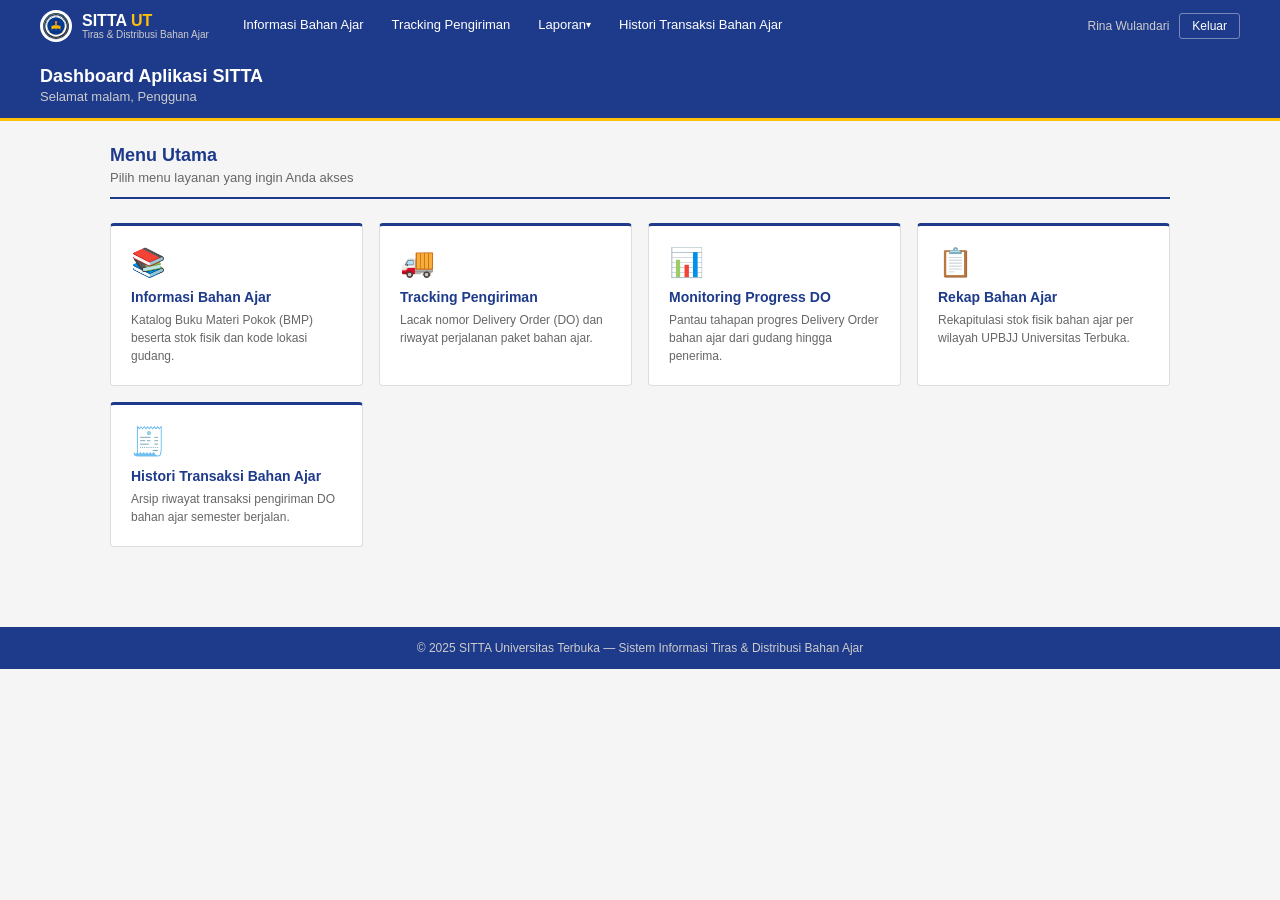
==== commit 72585be7: "Simplify UI/UX, update docs, and align with task requirements" ====
--- a/dashboard.html
+++ b/dashboard.html
@@ -1,428 +1,228 @@
-<!DOCTYPE html>
+﻿<!DOCTYPE html>
 <html lang="id">
 <head>
   <meta charset="UTF-8">
   <meta name="viewport" content="width=device-width, initial-scale=1.0">
   <title>Dashboard - SITTA Universitas Terbuka</title>
-  <meta name="description" content="Dashboard Utama SITTA Universitas Terbuka: Informasi Bahan Ajar, Tracking DO, Monitoring Progress, dan Rekapitulasi BMP.">
+  <meta name="description" content="Dashboard utama SITTA Universitas Terbuka.">
   <link rel="stylesheet" href="css/style.css">
-  <link rel="icon" type="image/svg+xml" href="img/logo-ut.svg">
 </head>
 <body>
 
-  <!-- ==========================================
-       TOP NAVBAR
-       ========================================== -->
+  <!-- ======== NAVBAR ======== -->
   <header class="navbar">
-    <div class="container nav-container">
+    <div class="nav-container">
+      <!-- Brand -->
       <div class="brand">
-        <img src="img/logo-ut.svg" alt="Universitas Terbuka" class="brand-logo">
+        <img src="img/logo-ut.svg" alt="Logo UT" class="brand-logo">
         <div class="brand-text">
           <h1>SITTA <span>UT</span></h1>
-          <p>Tiras &amp; Transaksi Bahan Ajar</p>
+          <p>Tiras &amp; Distribusi Bahan Ajar</p>
         </div>
       </div>
 
-      <nav aria-label="Navigasi Utama">
-        <ul id="navLinks" class="nav-links">
-          <li><a href="dashboard.html" class="active"><span>🏠</span> Beranda</a></li>
-          <li><a href="stok.html"><span>📚</span> Informasi Bahan Ajar</a></li>
-          <li><a href="tracking.html"><span>🚚</span> Tracking Pengiriman</a></li>
-          <li><a href="#menuLayanan"><span>📋</span> Menu Layanan</a></li>
+      <!-- Nav Menu -->
+      <nav>
+        <ul class="nav-menu">
+          <li><a href="stok.html">Informasi Bahan Ajar</a></li>
+          <li><a href="tracking.html">Tracking Pengiriman</a></li>
+          <li class="dropdown">
+            <a href="javascript:void(0)">Laporan</a>
+            <div class="dropdown-menu">
+              <a href="javascript:void(0)" onclick="bukaModal('modalMonitoringDO')">Monitoring Progress DO Bahan Ajar</a>
+              <a href="javascript:void(0)" onclick="bukaModal('modalRekap')">Rekap Bahan Ajar</a>
+            </div>
+          </li>
+          <li><a href="javascript:void(0)" onclick="bukaModal('modalHistori')">Histori Transaksi Bahan Ajar</a></li>
         </ul>
       </nav>
 
-      <div class="nav-user">
-        <div class="user-badge">
-          <div class="user-avatar-initial" id="navAvatarInitial">R</div>
-          <div class="user-info">
-            <span class="user-name" id="navUserName">Rina Wulandari</span>
-            <span class="user-role" id="navUserRole">UPBJJ-UT Jakarta</span>
-          </div>
-        </div>
-        <button type="button" class="btn-logout" title="Keluar dari sistem SITTA">
-          <span>Keluar</span> 🚪
-        </button>
-        <button type="button" id="navToggle" class="nav-toggle" aria-label="Buka menu navigasi">☰</button>
+      <!-- Nav Right -->
+      <div class="nav-right">
+        <span class="nav-user-name" id="navUserName">Rina Wulandari</span>
+        <button type="button" class="btn-logout" onclick="window.location.href='index.html'">Keluar</button>
       </div>
     </div>
   </header>
 
-  <main>
-    <!-- ==========================================
-         HERO BANNER & SAPAAN DINAMIS WAKTU
-         ========================================== -->
-    <section class="hero-banner" aria-label="Sapaan Pengguna">
-      <div class="container hero-content">
-        <div>
-          <div class="greeting-pill">
-            <span id="greetingIcon">☀️</span>
-            <span id="displayUserRolePill">Sistem Informasi Tiras &amp; Bahan Ajar Terpadu</span>
-          </div>
-          <!-- Teks Sapaan Otomatis Menggunakan Date Methods -->
-          <h2 class="greeting-title" id="greetingText">Selamat Datang di SITTA UT!</h2>
-          <p class="hero-subtitle">
-            Pantau ketersediaan fisik Buku Materi Pokok (BMP) dan lacak pengiriman Delivery Order (DO) bahan ajar ke seluruh wilayah UPBJJ Universitas Terbuka.
-          </p>
-        </div>
-
-        <!-- Live Clock & Date Widget (JavaScript Date Methods) -->
-        <div class="hero-clock-box">
-          <div class="clock-timezone">Waktu Lokal Pengguna</div>
-          <div class="clock-time" id="liveClockTime">00:00:00 WIB</div>
-          <div class="clock-date" id="liveClockDate">Sabtu, 17 Oktober 2026</div>
-        </div>
-      </div>
-    </section>
-
-    <div class="container">
-      <!-- ==========================================
-           METRIC SUMMARY CARDS
-           ========================================== -->
-      <section class="metrics-grid" aria-label="Statistik Utama">
-        <div class="metric-card">
-          <div class="metric-icon blue">📚</div>
-          <div class="metric-data">
-            <h4 id="dashTotalBuku">5 Modul BMP</h4>
-            <p>Katalog Bahan Ajar Aktif</p>
-          </div>
-        </div>
-
-        <div class="metric-card">
-          <div class="metric-icon gold">🚚</div>
-          <div class="metric-data">
-            <h4>2 Paket DO</h4>
-            <p>Pengiriman Bahan Ajar</p>
-          </div>
-        </div>
-
-        <div class="metric-card">
-          <div class="metric-icon green">✅</div>
-          <div class="metric-data">
-            <h4>1.587 Eks</h4>
-            <p>Total Fisik Buku di Gudang</p>
-          </div>
-        </div>
-
-        <div class="metric-card">
-          <div class="metric-icon purple">🏢</div>
-          <div class="metric-data">
-            <h4 id="displayUserLokasi">UPBJJ Jakarta</h4>
-            <p>Lokasi Wilayah Kerja</p>
-          </div>
-        </div>
-      </section>
-
-      <!-- ==========================================
-           QUICK SEARCH DELIVERY ORDER (DO)
-           ========================================== -->
-      <section class="section-header" style="margin-top: 36px;">
-        <div>
-          <h2 class="section-title">Pelacakan Cepat Delivery Order (DO)</h2>
-          <p class="section-desc">Masukkan nomor DO untuk langsung memantau status pengiriman dan linimasa perjalanan paket</p>
-        </div>
-      </section>
-
-      <div class="tracking-search-box">
-        <form id="formQuickTrack" class="search-form-row">
-          <div class="input-group">
-            <span class="input-icon">🔍</span>
-            <input 
-              type="text" 
-              id="inputQuickDO" 
-              class="form-control" 
-              placeholder="Masukkan Nomor DO (misal: 2023001234)" 
-              value="2023001234" 
-              required
-            >
-          </div>
-          <button type="submit" class="btn btn-primary">
-            Lacak DO Sekarang ➔
-          </button>
-        </form>
-        <div class="search-quick-chips">
-          <span class="chips-label">Nomor DO Terdaftar di Data:</span>
-          <a href="tracking.html?do=2023001234" class="chip-btn">2023001234 (Rina Wulandari - JNE)</a>
-          <a href="tracking.html?do=2023005678" class="chip-btn">2023005678 (Agus Pranoto - Pos Indo)</a>
-        </div>
-      </div>
-
-      <!-- ==========================================
-           6 MANDATED NAVIGATION FEATURES
-           1. Informasi Bahan Ajar
-           2. Tracking Pengiriman
-           3. Laporan
-           4. Monitoring Progress DO
-           5. Rekap Bahan Ajar
-           6. Histori Transaksi
-           ========================================== -->
-      <section id="menuLayanan" class="section-header" style="margin-top: 48px;">
-        <div>
-          <h2 class="section-title">Menu Utama &amp; Layanan Navigasi SITTA</h2>
-          <p class="section-desc">Fitur operasional pengelolaan tiras dan logistik bahan ajar Universitas Terbuka</p>
-        </div>
-      </section>
-
-      <section class="features-grid" aria-label="Menu Utama SITTA">
-        <!-- 1. Informasi Bahan Ajar -->
-        <article class="feature-card">
-          <div>
-            <div class="feature-top">
-              <div class="feature-icon-wrapper" style="background: #eff6ff; color: #003f7a;">📚</div>
-              <span class="feature-badge">Katalog Lengkap</span>
-            </div>
-            <h3 class="feature-title">Informasi Bahan Ajar</h3>
-            <p class="feature-desc">
-              Katalog seluruh Buku Materi Pokok (BMP) UT dari data.js, menampilkan kode lokasi, kode barang, edisi, stok fisik, dan fitur penambahan stok interaktif tanpa reload.
-            </p>
-          </div>
-          <a href="stok.html" class="feature-action">
-            Buka Informasi Bahan Ajar ➔
-          </a>
-        </article>
-
-        <!-- 2. Tracking Pengiriman -->
-        <article class="feature-card">
-          <div>
-            <div class="feature-top">
-              <div class="feature-icon-wrapper" style="background: #fffbeb; color: #b45309;">🚚</div>
-              <span class="feature-badge" style="background: #ecfdf5; color: #047857;">Live Tracking</span>
-            </div>
-            <h3 class="feature-title">Tracking Pengiriman</h3>
-            <p class="feature-desc">
-              Pelacakan nomor Delivery Order (DO) mahasiswa secara real-time, status pengiriman, ekspedisi (JNE/Pos), tanggal kirim, total biaya, dan detail linimasa perjalanan.
-            </p>
-          </div>
-          <a href="tracking.html" class="feature-action">
-            Lacak Delivery Order (DO) ➔
-          </a>
-        </article>
-
-        <!-- 3. Laporan -->
-        <article class="feature-card">
-          <div>
-            <div class="feature-top">
-              <div class="feature-icon-wrapper" style="background: #f0fdf4; color: #15803d;">📊</div>
-              <span class="feature-badge">Statistik &amp; Dokumen</span>
-            </div>
-            <h3 class="feature-title">Laporan</h3>
-            <p class="feature-desc">
-              Laporan berkala penerbitan DO semesteran, rekapitulasi distribusi modul ke setiap kantor UPBJJ wilayah, dan berita acara serah terima bahan ajar.
-            </p>
-          </div>
-          <a href="javascript:void(0)" onclick="openModal('modalLaporan')" class="feature-action">
-            Lihat Dokumen Laporan ➔
-          </a>
-        </article>
-
-        <!-- 4. Monitoring Progress DO -->
-        <article class="feature-card">
-          <div>
-            <div class="feature-top">
-              <div class="feature-icon-wrapper" style="background: #f5f3ff; color: #6d28d9;">⏱️</div>
-              <span class="feature-badge">Monitoring SLA</span>
-            </div>
-            <h3 class="feature-title">Monitoring Progress DO</h3>
-            <p class="feature-desc">
-              Pantau tahapan Service Level Agreement (SLA) pencetakan tiras, proses bagging di Gudang UT Pondok Cabe, hingga serah terima drop point ekspedisi.
-            </p>
-          </div>
-          <a href="javascript:void(0)" onclick="openModal('modalMonitoringDO')" class="feature-action">
-            Lihat Monitoring Progress DO ➔
-          </a>
-        </article>
-
-        <!-- 5. Rekap Bahan Ajar -->
-        <article class="feature-card">
-          <div>
-            <div class="feature-top">
-              <div class="feature-icon-wrapper" style="background: #fff1f2; color: #be123c;">📋</div>
-              <span class="feature-badge">Gudang &amp; Tiras</span>
-            </div>
-            <h3 class="feature-title">Rekap Bahan Ajar</h3>
-            <p class="feature-desc">
-              Rekapitulasi kuantitas ketersediaan stok fisik per UPBJJ dan identifikasi modul BMP yang stoknya mendekati batas minimum tiras.
-            </p>
-          </div>
-          <a href="javascript:void(0)" onclick="openModal('modalRekap')" class="feature-action">
-            Buka Rekap Bahan Ajar ➔
-          </a>
-        </article>
-
-        <!-- 6. Histori Transaksi -->
-        <article class="feature-card">
-          <div>
-            <div class="feature-top">
-              <div class="feature-icon-wrapper" style="background: #f8fafc; color: #334155;">🧾</div>
-              <span class="feature-badge">Riwayat Transaksi</span>
-            </div>
-            <h3 class="feature-title">Histori Transaksi</h3>
-            <p class="feature-desc">
-              Arsip riwayat transaksi pengiriman Delivery Order (DO) bahan ajar semester berjalan dan semester sebelumnya beserta rekap biaya dan resi.
-            </p>
-          </div>
-          <a href="javascript:void(0)" onclick="openModal('modalHistori')" class="feature-action">
-            Lihat Histori Transaksi ➔
-          </a>
-        </article>
-      </section>
+  <!-- ======== HEADER SAPAAN DINAMIS ======== -->
+  <div class="dashboard-header">
+    <div class="inner">
+      <h2>Dashboard Aplikasi SITTA</h2>
+      <p id="greetingText">Selamat datang</p>
+    </div>
+  </div>
+
+  <!-- ======== KONTEN UTAMA ======== -->
+  <main class="page-wrapper">
+
+    <div class="page-header">
+      <h2>Menu Utama</h2>
+      <p>Pilih menu layanan yang ingin Anda akses</p>
+    </div>
+
+    <!-- Menu Cards -->
+    <div class="menu-cards">
+
+      <a href="stok.html" class="menu-card">
+        <div class="card-icon">&#128218;</div>
+        <h3>Informasi Bahan Ajar</h3>
+        <p>Katalog Buku Materi Pokok (BMP) beserta stok fisik dan kode lokasi gudang.</p>
+      </a>
+
+      <a href="tracking.html" class="menu-card">
+        <div class="card-icon">&#128666;</div>
+        <h3>Tracking Pengiriman</h3>
+        <p>Lacak nomor Delivery Order (DO) dan riwayat perjalanan paket bahan ajar.</p>
+      </a>
+
+      <div class="menu-card" onclick="bukaModal('modalMonitoringDO')" style="cursor:pointer;">
+        <div class="card-icon">&#128202;</div>
+        <h3>Monitoring Progress DO</h3>
+        <p>Pantau tahapan progres Delivery Order bahan ajar dari gudang hingga penerima.</p>
+      </div>
+
+      <div class="menu-card" onclick="bukaModal('modalRekap')" style="cursor:pointer;">
+        <div class="card-icon">&#128203;</div>
+        <h3>Rekap Bahan Ajar</h3>
+        <p>Rekapitulasi stok fisik bahan ajar per wilayah UPBJJ Universitas Terbuka.</p>
+      </div>
+
+      <div class="menu-card" onclick="bukaModal('modalHistori')" style="cursor:pointer;">
+        <div class="card-icon">&#129534;</div>
+        <h3>Histori Transaksi Bahan Ajar</h3>
+        <p>Arsip riwayat transaksi pengiriman DO bahan ajar semester berjalan.</p>
+      </div>
+
     </div>
   </main>
 
-  <!-- ==========================================
-       MODALS UNTUK MENU LAYANAN INTERAKTIF
-       ========================================== -->
-  <!-- Modal Laporan -->
-  <div id="modalLaporan" class="modal-overlay" role="dialog" aria-modal="true">
-    <div class="modal-container" style="max-width: 600px;">
+  <!-- ======== MODAL: MONITORING PROGRESS DO ======== -->
+  <div id="modalMonitoringDO" class="modal-overlay" role="dialog" aria-modal="true">
+    <div class="modal-box" style="max-width:520px;">
       <div class="modal-header">
-        <h3>📊 Laporan Distribusi Bahan Ajar UT</h3>
-        <button type="button" class="modal-close-btn" onclick="closeModal('modalLaporan')">&times;</button>
+        <h3>Monitoring Progress DO Bahan Ajar</h3>
+        <button type="button" class="modal-close" onclick="tutupModal('modalMonitoringDO')">&times;</button>
       </div>
       <div class="modal-body">
-        <p style="color: #64748b; font-size: 0.9rem; margin-bottom: 16px;">
-          Ringkasan distribusi modul bahan ajar periode semester 2025/2026 ke unit layanan UPBJJ.
-        </p>
-        <div style="background: #f8fafc; border-radius: 8px; padding: 14px; border: 1px solid #e2e8f0; font-size: 0.88rem;">
-          <div style="display: flex; justify-content: space-between; padding: 6px 0; border-bottom: 1px dashed #cbd5e1;">
-            <span>Total DO Diterbitkan:</span> <strong>12.450 Paket</strong>
-          </div>
-          <div style="display: flex; justify-content: space-between; padding: 6px 0; border-bottom: 1px dashed #cbd5e1;">
-            <span>DO Sukses Terkirim:</span> <strong style="color: #10b981;">11.890 Paket (95.5%)</strong>
-          </div>
-          <div style="display: flex; justify-content: space-between; padding: 6px 0;">
-            <span>DO Dalam Perjalanan:</span> <strong style="color: #f59e0b;">560 Paket (4.5%)</strong>
-          </div>
-        </div>
-      </div>
-      <div class="modal-footer">
-        <button type="button" class="btn btn-secondary" onclick="closeModal('modalLaporan')">Tutup</button>
-        <button type="button" class="btn btn-primary" onclick="alert('Laporan versi cetak (PDF) berhasil diunduh.'); closeModal('modalLaporan');">Unduh Berkas Laporan (PDF)</button>
-      </div>
-    </div>
-  </div>
-
-  <!-- Modal Monitoring Progress DO -->
-  <div id="modalMonitoringDO" class="modal-overlay" role="dialog" aria-modal="true">
-    <div class="modal-container" style="max-width: 600px;">
-      <div class="modal-header">
-        <h3>⏱️ Monitoring Progress Delivery Order (SLA)</h3>
-        <button type="button" class="modal-close-btn" onclick="closeModal('modalMonitoringDO')">&times;</button>
-      </div>
-      <div class="modal-body">
-        <div style="display: flex; flex-direction: column; gap: 12px; font-size: 0.88rem;">
-          <div style="padding: 12px; background: #ecfdf5; border-radius: 8px; border-left: 4px solid #10b981;">
-            <strong>Tahap 1: Verifikasi Registrasi &amp; Cetak Tiras</strong>
-            <p style="color: #047857; margin-top: 4px;">Status: Selesai 100% (SLA Tercapai)</p>
-          </div>
-          <div style="padding: 12px; background: #eff6ff; border-radius: 8px; border-left: 4px solid #3b82f6;">
-            <strong>Tahap 2: Bagging &amp; Packaging Gudang Pondok Cabe</strong>
-            <p style="color: #1d4ed8; margin-top: 4px;">Status: Berjalan (Proses Scan Barcode &amp; Resi Ekspedisi)</p>
-          </div>
-          <div style="padding: 12px; background: #fffdf5; border-radius: 8px; border-left: 4px solid #f59e0b;">
-            <strong>Tahap 3: Serah Terima Ekspedisi (JNE / Pos Indonesia)</strong>
-            <p style="color: #b45309; margin-top: 4px;">Status: Terjadwal pick-up harian pukul 16.00 WIB</p>
-          </div>
-        </div>
-      </div>
-      <div class="modal-footer">
-        <button type="button" class="btn btn-secondary" onclick="closeModal('modalMonitoringDO')">Tutup</button>
-      </div>
-    </div>
-  </div>
-
-  <!-- Modal Rekap Bahan Ajar -->
-  <div id="modalRekap" class="modal-overlay" role="dialog" aria-modal="true">
-    <div class="modal-container" style="max-width: 600px;">
-      <div class="modal-header">
-        <h3>📋 Rekapitulasi Bahan Ajar Per Wilayah</h3>
-        <button type="button" class="modal-close-btn" onclick="closeModal('modalRekap')">&times;</button>
-      </div>
-      <div class="modal-body">
-        <table class="data-table" style="font-size: 0.85rem;">
+        <p style="margin-bottom:14px; font-size:13px; color:#555;">Status progres Delivery Order periode semester 2025/2026.</p>
+        <table class="data-table" style="margin-bottom:0;">
           <thead>
             <tr>
-              <th>Kode Wilayah</th>
-              <th>Nama UPBJJ</th>
-              <th>Total Stok Tersedia</th>
+              <th>Tahap</th>
+              <th>Keterangan</th>
+              <th>Status</th>
             </tr>
           </thead>
           <tbody>
             <tr>
-              <td><code>0TMP01</code></td>
-              <td>Gudang Transit Pusat</td>
-              <td><strong>548 Eks</strong></td>
-            </tr>
-            <tr>
-              <td><code>0JKT01</code></td>
-              <td>UPBJJ-UT Jakarta</td>
-              <td><strong>392 Eks</strong></td>
-            </tr>
-            <tr>
-              <td><code>0SBY02</code></td>
-              <td>UPBJJ-UT Surabaya</td>
-              <td><strong>278 Eks</strong></td>
-            </tr>
-            <tr>
-              <td><code>0MLG01</code></td>
-              <td>UPBJJ-UT Malang</td>
-              <td><strong>165 Eks</strong></td>
-            </tr>
-            <tr>
-              <td><code>0UPBJJBDG</code></td>
-              <td>UPBJJ-UT Bandung</td>
-              <td><strong>204 Eks</strong></td>
+              <td>1</td>
+              <td>Verifikasi Registrasi &amp; Cetak Tiras</td>
+              <td><span class="badge badge-success">Selesai</span></td>
+            </tr>
+            <tr>
+              <td>2</td>
+              <td>Bagging &amp; Packaging Gudang Pondok Cabe</td>
+              <td><span class="badge badge-warning">Berjalan</span></td>
+            </tr>
+            <tr>
+              <td>3</td>
+              <td>Serah Terima ke Ekspedisi (JNE / Pos Indonesia)</td>
+              <td><span class="badge badge-info">Terjadwal</span></td>
             </tr>
           </tbody>
         </table>
       </div>
       <div class="modal-footer">
-        <button type="button" class="btn btn-secondary" onclick="closeModal('modalRekap')">Tutup</button>
-        <a href="stok.html" class="btn btn-primary">Buka Halaman Stok Lengkap</a>
-      </div>
-    </div>
-  </div>
-
-  <!-- Modal Histori Transaksi -->
+        <button type="button" class="btn btn-secondary" onclick="tutupModal('modalMonitoringDO')">Tutup</button>
+      </div>
+    </div>
+  </div>
+
+  <!-- ======== MODAL: REKAP BAHAN AJAR ======== -->
+  <div id="modalRekap" class="modal-overlay" role="dialog" aria-modal="true">
+    <div class="modal-box" style="max-width:520px;">
+      <div class="modal-header">
+        <h3>Rekap Bahan Ajar Per Wilayah</h3>
+        <button type="button" class="modal-close" onclick="tutupModal('modalRekap')">&times;</button>
+      </div>
+      <div class="modal-body">
+        <div class="table-wrapper">
+          <table class="data-table">
+            <thead>
+              <tr>
+                <th>Kode Wilayah</th>
+                <th>Nama UPBJJ</th>
+                <th>Stok Tersedia</th>
+              </tr>
+            </thead>
+            <tbody>
+              <tr><td>0TMP01</td><td>Gudang Transit Pusat</td><td>548 Eks</td></tr>
+              <tr><td>0JKT01</td><td>UPBJJ-UT Jakarta</td><td>392 Eks</td></tr>
+              <tr><td>0SBY02</td><td>UPBJJ-UT Surabaya</td><td>278 Eks</td></tr>
+              <tr><td>0MLG01</td><td>UPBJJ-UT Malang</td><td>165 Eks</td></tr>
+              <tr><td>0UPBJJBDG</td><td>UPBJJ-UT Bandung</td><td>204 Eks</td></tr>
+            </tbody>
+          </table>
+        </div>
+      </div>
+      <div class="modal-footer">
+        <button type="button" class="btn btn-secondary" onclick="tutupModal('modalRekap')">Tutup</button>
+        <a href="stok.html" class="btn btn-primary">Lihat Stok Lengkap</a>
+      </div>
+    </div>
+  </div>
+
+  <!-- ======== MODAL: HISTORI TRANSAKSI ======== -->
   <div id="modalHistori" class="modal-overlay" role="dialog" aria-modal="true">
-    <div class="modal-container" style="max-width: 600px;">
+    <div class="modal-box" style="max-width:520px;">
       <div class="modal-header">
-        <h3>🧾 Histori Transaksi Pengiriman Bahan Ajar</h3>
-        <button type="button" class="modal-close-btn" onclick="closeModal('modalHistori')">&times;</button>
+        <h3>Histori Transaksi Bahan Ajar</h3>
+        <button type="button" class="modal-close" onclick="tutupModal('modalHistori')">&times;</button>
       </div>
       <div class="modal-body">
-        <div style="font-size: 0.88rem; display: flex; flex-direction: column; gap: 10px;">
-          <div style="padding: 12px; background: #f8fafc; border: 1px solid #e2e8f0; border-radius: 8px;">
-            <div style="display: flex; justify-content: space-between; font-weight: 700;">
-              <span>DO 2023001234</span>
-              <span class="badge badge-warning">Dalam Perjalanan</span>
-            </div>
-            <div style="color: #64748b; font-size: 0.8rem; margin-top: 4px;">
-              Penerima: Rina Wulandari • Ekspedisi: JNE • Biaya: Rp 180.000
-            </div>
-          </div>
-          <div style="padding: 12px; background: #f8fafc; border: 1px solid #e2e8f0; border-radius: 8px;">
-            <div style="display: flex; justify-content: space-between; font-weight: 700;">
-              <span>DO 2023005678</span>
-              <span class="badge badge-success">Dikirim / Selesai</span>
-            </div>
-            <div style="color: #64748b; font-size: 0.8rem; margin-top: 4px;">
-              Penerima: Agus Pranoto • Ekspedisi: Pos Indonesia • Biaya: Rp 220.000
-            </div>
-          </div>
+        <div class="table-wrapper">
+          <table class="data-table">
+            <thead>
+              <tr>
+                <th>No. DO</th>
+                <th>Penerima</th>
+                <th>Ekspedisi</th>
+                <th>Biaya</th>
+                <th>Status</th>
+              </tr>
+            </thead>
+            <tbody>
+              <tr>
+                <td>2023001234</td>
+                <td>Rina Wulandari</td>
+                <td>JNE</td>
+                <td>Rp 180.000</td>
+                <td><span class="badge badge-warning">Dalam Perjalanan</span></td>
+              </tr>
+              <tr>
+                <td>2023005678</td>
+                <td>Agus Pranoto</td>
+                <td>Pos Indonesia</td>
+                <td>Rp 220.000</td>
+                <td><span class="badge badge-success">Dikirim</span></td>
+              </tr>
+            </tbody>
+          </table>
         </div>
       </div>
       <div class="modal-footer">
-        <button type="button" class="btn btn-secondary" onclick="closeModal('modalHistori')">Tutup</button>
+        <button type="button" class="btn btn-secondary" onclick="tutupModal('modalHistori')">Tutup</button>
         <a href="tracking.html" class="btn btn-primary">Buka Pelacakan DO</a>
       </div>
     </div>
   </div>
 
-  <!-- Toast Notification Container -->
-  <div id="toastContainer" class="toast-container" aria-live="polite"></div>
-
-  <!-- Scripts Modular -->
+  <!-- Footer -->
+  <footer class="site-footer">
+    &copy; 2025 SITTA Universitas Terbuka &mdash; Sistem Informasi Tiras &amp; Distribusi Bahan Ajar
+  </footer>
+
   <script src="js/data.js"></script>
   <script src="js/script.js"></script>
 </body>
--- a/css/style.css
+++ b/css/style.css
@@ -1,62 +1,10 @@
-/* ==========================================================================
-   SITTA UNIVERSITAS TERBUKA - STYLESHEET
+﻿/* ==========================================================================
+   SITTA UNIVERSITAS TERBUKA - STYLESHEET SEDERHANA
    Sistem Informasi Tiras dan Distribusi Bahan Ajar
    File: css/style.css
    ========================================================================== */
 
-@import url('https://fonts.googleapis.com/css2?family=Plus+Jakarta+Sans:wght@300;400;500;600;700;800&display=swap');
-
-/* --- CSS Variables & Design Tokens --- */
-:root {
-  --ut-navy: #002b5c;
-  --ut-navy-dark: #001838;
-  --ut-navy-light: #0d4485;
-  --ut-yellow: #ffc72c;
-  --ut-yellow-hover: #e5b220;
-  --ut-yellow-soft: #fff9e6;
-  
-  --primary: #003f7a;
-  --primary-light: #2563eb;
-  --secondary: #64748b;
-  --accent: #f59e0b;
-  
-  --bg-page: #f8fafc;
-  --bg-surface: #ffffff;
-  --bg-subtle: #f1f5f9;
-  --border-color: #e2e8f0;
-  --border-focus: #3b82f6;
-
-  --text-main: #0f172a;
-  --text-muted: #64748b;
-  --text-light: #94a3b8;
-  --text-white: #ffffff;
-
-  --success: #10b981;
-  --success-bg: #ecfdf5;
-  --warning: #f59e0b;
-  --warning-bg: #fffbeb;
-  --danger: #ef4444;
-  --danger-bg: #fef2f2;
-  --info: #0284c7;
-  --info-bg: #f0f9ff;
-
-  --radius-sm: 6px;
-  --radius-md: 10px;
-  --radius-lg: 16px;
-  --radius-xl: 24px;
-  --radius-full: 9999px;
-
-  --shadow-sm: 0 1px 2px 0 rgba(0, 0, 0, 0.05);
-  --shadow-md: 0 4px 6px -1px rgba(0, 0, 0, 0.1), 0 2px 4px -2px rgba(0, 0, 0, 0.05);
-  --shadow-lg: 0 10px 15px -3px rgba(0, 0, 0, 0.1), 0 4px 6px -4px rgba(0, 0, 0, 0.05);
-  --shadow-xl: 0 20px 25px -5px rgba(0, 0, 0, 0.1), 0 8px 10px -6px rgba(0, 0, 0, 0.05);
-  --shadow-brand: 0 10px 25px -5px rgba(0, 43, 92, 0.25);
-
-  --transition-fast: 0.15s ease;
-  --transition-normal: 0.25s ease;
-}
-
-/* --- Base & Reset --- */
+/* --- Reset Dasar --- */
 * {
   margin: 0;
   padding: 0;
@@ -64,1743 +12,510 @@
 }
 
 body {
-  font-family: 'Plus Jakarta Sans', -apple-system, BlinkMacSystemFont, 'Segoe UI', Roboto, sans-serif;
-  background-color: var(--bg-page);
-  color: var(--text-main);
-  line-height: 1.6;
+  font-family: Arial, sans-serif;
+  background-color: #f5f5f5;
+  color: #333;
   min-height: 100vh;
-  display: flex;
-  flex-direction: column;
-}
-
-a {
-  color: inherit;
-  text-decoration: none;
-  transition: color var(--transition-fast);
-}
-
-img {
-  max-width: 100%;
-  height: auto;
-  display: block;
-}
-
-button, input, select, textarea {
-  font-family: inherit;
-  font-size: inherit;
-}
-
-/* --- Container & Layout --- */
-.container {
-  width: 100%;
-  max-width: 1240px;
-  margin: 0 auto;
-  padding: 0 24px;
-}
-
-/* --- Header & Navigation Bar --- */
+}
+
+a { text-decoration: none; color: inherit; }
+img { max-width: 100%; display: block; }
+button, input, select, textarea { font-family: Arial, sans-serif; font-size: 14px; }
+
+/* ==========================================================================
+   NAVBAR
+   ========================================================================== */
+
 .navbar {
-  background: var(--ut-navy);
-  color: var(--text-white);
+  background-color: #1E3A8A;
+  color: #fff;
+  padding: 0 20px;
   position: sticky;
   top: 0;
   z-index: 100;
-  box-shadow: 0 4px 20px rgba(0, 24, 56, 0.2);
-  border-bottom: 3px solid var(--ut-yellow);
 }
 
 .nav-container {
-  display: flex;
-  align-items: center;
-  justify-content: space-between;
-  height: 72px;
+  max-width: 1200px;
+  margin: 0 auto;
+  display: flex;
+  align-items: center;
+  height: 52px;
 }
 
 .brand {
   display: flex;
   align-items: center;
-  gap: 12px;
+  gap: 10px;
+  margin-right: 20px;
 }
 
 .brand-logo {
-  width: 44px;
-  height: 44px;
-  border-radius: var(--radius-full);
-  background: #ffffff;
-  padding: 2px;
-  box-shadow: var(--shadow-sm);
-}
-
-.brand-text h1 {
-  font-size: 1.25rem;
-  font-weight: 800;
-  letter-spacing: 0.5px;
-  line-height: 1.2;
-  color: #ffffff;
-}
-
-.brand-text h1 span {
-  color: var(--ut-yellow);
-}
-
-.brand-text p {
-  font-size: 0.75rem;
-  color: #cbd5e1;
-  font-weight: 500;
-}
-
-.nav-links {
-  display: flex;
-  align-items: center;
-  gap: 8px;
-  list-style: none;
-}
-
-.nav-links a {
-  padding: 8px 16px;
-  border-radius: var(--radius-md);
-  font-size: 0.9rem;
-  font-weight: 600;
-  color: #e2e8f0;
-  display: flex;
-  align-items: center;
-  gap: 8px;
-  transition: all var(--transition-fast);
-}
-
-.nav-links a:hover {
-  background: rgba(255, 255, 255, 0.1);
-  color: var(--ut-yellow);
-}
-
-.nav-links a.active {
-  background: rgba(255, 199, 44, 0.2);
-  color: var(--ut-yellow);
-  border: 1px solid rgba(255, 199, 44, 0.4);
-}
-
-.nav-user {
-  display: flex;
-  align-items: center;
-  gap: 12px;
-}
-
-.user-badge {
-  display: flex;
-  align-items: center;
-  gap: 10px;
-  background: rgba(255, 255, 255, 0.08);
-  padding: 6px 12px 6px 6px;
-  border-radius: var(--radius-full);
-  border: 1px solid rgba(255, 255, 255, 0.15);
-}
-
-.user-avatar {
   width: 32px;
   height: 32px;
-  border-radius: var(--radius-full);
-  object-fit: cover;
-  border: 2px solid var(--ut-yellow);
-}
-
-.user-info {
-  display: flex;
-  flex-direction: column;
-}
-
-.user-name {
-  font-size: 0.85rem;
-  font-weight: 700;
-  color: #ffffff;
-  line-height: 1.2;
-}
-
-.user-role {
-  font-size: 0.7rem;
-  color: var(--ut-yellow);
-  font-weight: 600;
-}
+  border-radius: 50%;
+  background: #fff;
+  padding: 2px;
+}
+
+.brand-text h1 { font-size: 16px; font-weight: bold; color: #fff; line-height: 1; }
+.brand-text h1 span { color: #FFC107; }
+.brand-text p { font-size: 10px; color: #ccc; }
+
+.nav-menu {
+  display: flex;
+  align-items: center;
+  list-style: none;
+  height: 52px;
+  flex: 1;
+}
+
+.nav-menu li {
+  position: relative;
+  height: 100%;
+  display: flex;
+  align-items: center;
+}
+
+.nav-menu > li > a {
+  display: flex;
+  align-items: center;
+  height: 100%;
+  padding: 0 14px;
+  color: #fff;
+  font-size: 13px;
+  white-space: nowrap;
+  border-bottom: 3px solid transparent;
+}
+
+.nav-menu > li > a:hover {
+  background: rgba(255,255,255,0.1);
+  border-bottom-color: #FFC107;
+}
+
+.nav-menu > li > a.active {
+  background: rgba(255,255,255,0.12);
+  border-bottom-color: #FFC107;
+  color: #FFC107;
+}
+
+/* Dropdown */
+.nav-menu .dropdown > a::after { content: ' \25BE'; font-size: 10px; }
+
+.dropdown-menu {
+  display: none;
+  position: absolute;
+  top: 100%;
+  left: 0;
+  background: #fff;
+  border: 1px solid #ddd;
+  border-top: 3px solid #FFC107;
+  min-width: 230px;
+  box-shadow: 0 4px 8px rgba(0,0,0,0.15);
+  z-index: 200;
+}
+
+.dropdown-menu a {
+  display: block;
+  padding: 10px 16px;
+  color: #333;
+  font-size: 13px;
+  border-bottom: 1px solid #f0f0f0;
+}
+
+.dropdown-menu a:hover { background: #f5f5f5; color: #1E3A8A; }
+.dropdown:hover .dropdown-menu { display: block; }
+
+/* Nav Right */
+.nav-right {
+  margin-left: auto;
+  display: flex;
+  align-items: center;
+  gap: 10px;
+}
+
+.nav-user-name { font-size: 12px; color: #ccc; }
 
 .btn-logout {
   background: transparent;
-  border: 1px solid rgba(255, 255, 255, 0.25);
-  color: #ffffff;
-  padding: 7px 12px;
-  border-radius: var(--radius-md);
-  font-size: 0.8rem;
-  font-weight: 600;
+  border: 1px solid rgba(255,255,255,0.4);
+  color: #fff;
+  padding: 5px 12px;
+  border-radius: 3px;
+  font-size: 12px;
   cursor: pointer;
-  display: flex;
-  align-items: center;
-  gap: 6px;
-  transition: all var(--transition-fast);
-}
-
-.btn-logout:hover {
-  background: var(--danger);
-  border-color: var(--danger);
-}
-
-.nav-toggle {
-  display: none;
-  background: transparent;
-  border: none;
-  color: #ffffff;
-  font-size: 1.5rem;
+}
+.btn-logout:hover { background: #c0392b; border-color: #c0392b; }
+
+/* ==========================================================================
+   LAYOUT
+   ========================================================================== */
+
+.container { max-width: 1100px; margin: 0 auto; padding: 0 20px; }
+.page-wrapper { max-width: 1100px; margin: 24px auto; padding: 0 20px 40px; }
+
+.page-header { margin-bottom: 20px; padding-bottom: 12px; border-bottom: 2px solid #1E3A8A; }
+.page-header h2 { font-size: 18px; color: #1E3A8A; margin-bottom: 4px; }
+.page-header p { font-size: 13px; color: #666; }
+
+.back-link { display: inline-block; font-size: 13px; color: #1E3A8A; margin-bottom: 10px; }
+.back-link:hover { text-decoration: underline; }
+
+/* ==========================================================================
+   DASHBOARD HEADER SAPAAN
+   ========================================================================== */
+
+.dashboard-header {
+  background-color: #1E3A8A;
+  color: #fff;
+  padding: 14px 20px;
+  border-bottom: 3px solid #FFC107;
+}
+
+.dashboard-header .inner { max-width: 1200px; margin: 0 auto; }
+.dashboard-header h2 { font-size: 18px; font-weight: bold; }
+.dashboard-header p { font-size: 13px; color: #ccc; margin-top: 2px; }
+
+/* Menu Cards Dashboard */
+.menu-cards {
+  display: grid;
+  grid-template-columns: repeat(auto-fit, minmax(220px, 1fr));
+  gap: 16px;
+  margin-top: 24px;
+}
+
+.menu-card {
+  background: #fff;
+  border: 1px solid #ddd;
+  border-radius: 4px;
+  padding: 20px;
+  text-decoration: none;
+  color: #333;
+  display: block;
+  border-top: 3px solid #1E3A8A;
   cursor: pointer;
 }
 
-/* --- Hero Banner & Dynamic Greeting --- */
-.hero-banner {
-  background: linear-gradient(135deg, var(--ut-navy) 0%, var(--ut-navy-light) 65%, #1e40af 100%);
-  color: #ffffff;
-  padding: 40px 0;
-  position: relative;
-  overflow: hidden;
-  box-shadow: var(--shadow-brand);
-}
-
-.hero-banner::after {
-  content: '';
-  position: absolute;
-  top: -50%;
-  right: -10%;
-  width: 450px;
-  height: 450px;
-  background: radial-gradient(circle, rgba(255, 199, 44, 0.18) 0%, rgba(255, 255, 255, 0) 70%);
-  pointer-events: none;
-}
-
-.hero-content {
-  display: flex;
-  align-items: center;
-  justify-content: space-between;
-  gap: 24px;
-  position: relative;
-  z-index: 1;
-}
-
-.greeting-pill {
-  display: inline-flex;
-  align-items: center;
+.menu-card:hover { border-top-color: #FFC107; box-shadow: 0 2px 6px rgba(0,0,0,0.1); }
+.menu-card .card-icon { font-size: 28px; margin-bottom: 10px; }
+.menu-card h3 { font-size: 14px; font-weight: bold; color: #1E3A8A; margin-bottom: 6px; }
+.menu-card p { font-size: 12px; color: #666; line-height: 1.5; }
+
+/* ==========================================================================
+   LOGIN
+   ========================================================================== */
+
+.login-body {
+  background-color: #f0f0f0;
+  display: flex;
+  align-items: center;
+  justify-content: center;
+  min-height: 100vh;
+}
+
+.login-card {
+  background: #fff;
+  border: 1px solid #ddd;
+  border-radius: 4px;
+  padding: 40px 36px;
+  width: 100%;
+  max-width: 380px;
+  box-shadow: 0 2px 10px rgba(0,0,0,0.1);
+}
+
+.login-card h2 {
+  font-size: 22px;
+  font-weight: bold;
+  text-align: center;
+  color: #222;
+  margin-bottom: 28px;
+}
+
+/* Form */
+.form-group { margin-bottom: 16px; }
+.form-label { display: block; font-size: 12px; color: #555; margin-bottom: 4px; }
+
+.form-input-row {
+  display: flex;
+  align-items: center;
+  border-bottom: 1px solid #bbb;
+  padding-bottom: 6px;
   gap: 8px;
-  background: rgba(255, 255, 255, 0.12);
-  backdrop-filter: blur(8px);
-  padding: 6px 16px;
-  border-radius: var(--radius-full);
-  font-size: 0.85rem;
-  font-weight: 600;
-  color: var(--ut-yellow);
-  margin-bottom: 12px;
-  border: 1px solid rgba(255, 199, 44, 0.3);
-}
-
-.greeting-title {
-  font-size: 2rem;
-  font-weight: 800;
-  margin-bottom: 8px;
-  line-height: 1.25;
-}
-
-.greeting-title span {
-  color: var(--ut-yellow);
-}
-
-.hero-subtitle {
-  color: #e2e8f0;
-  font-size: 0.95rem;
-  max-width: 620px;
-}
-
-.hero-clock-box {
-  background: rgba(255, 255, 255, 0.1);
-  backdrop-filter: blur(12px);
-  padding: 18px 24px;
-  border-radius: var(--radius-lg);
-  border: 1px solid rgba(255, 255, 255, 0.18);
-  text-align: right;
-  min-width: 240px;
-  box-shadow: 0 8px 32px 0 rgba(0, 0, 0, 0.15);
-}
-
-.clock-time {
-  font-size: 1.85rem;
-  font-weight: 800;
-  color: #ffffff;
-  letter-spacing: 1px;
-  font-variant-numeric: tabular-nums;
-}
-
-.clock-date {
-  font-size: 0.85rem;
-  color: var(--ut-yellow);
-  font-weight: 600;
-  margin-top: 2px;
-}
-
-.clock-timezone {
-  font-size: 0.7rem;
-  color: #cbd5e1;
-  text-transform: uppercase;
-  letter-spacing: 1px;
-}
-
-/* --- Section Header & Title --- */
-.section-header {
-  margin: 36px 0 24px;
-  display: flex;
-  align-items: center;
-  justify-content: space-between;
-  flex-wrap: wrap;
-  gap: 16px;
-}
-
-.section-title {
-  font-size: 1.5rem;
-  font-weight: 800;
-  color: var(--ut-navy);
-  display: flex;
-  align-items: center;
-  gap: 12px;
-}
-
-.section-title::before {
-  content: '';
-  display: inline-block;
-  width: 6px;
-  height: 24px;
-  background: var(--ut-yellow);
-  border-radius: var(--radius-full);
-}
-
-.section-desc {
-  font-size: 0.9rem;
-  color: var(--text-muted);
-  margin-top: 4px;
-}
-
-/* --- Metric Stats Cards --- */
-.metrics-grid {
-  display: grid;
-  grid-template-columns: repeat(auto-fit, minmax(240px, 1fr));
-  gap: 20px;
-  margin-top: -24px;
-  position: relative;
-  z-index: 10;
-}
-
-.metric-card {
-  background: var(--bg-surface);
-  padding: 22px;
-  border-radius: var(--radius-lg);
-  border: 1px solid var(--border-color);
-  box-shadow: var(--shadow-md);
-  display: flex;
-  align-items: center;
-  gap: 18px;
-  transition: transform var(--transition-normal), box-shadow var(--transition-normal);
-}
-
-.metric-card:hover {
-  transform: translateY(-4px);
-  box-shadow: var(--shadow-lg);
-  border-color: #cbd5e1;
-}
-
-.metric-icon {
-  width: 52px;
-  height: 52px;
-  border-radius: var(--radius-md);
-  display: flex;
-  align-items: center;
-  justify-content: center;
-  font-size: 1.5rem;
-  flex-shrink: 0;
-}
-
-.metric-icon.blue {
-  background: #eff6ff;
-  color: var(--primary-light);
-}
-
-.metric-icon.gold {
-  background: var(--ut-yellow-soft);
-  color: #b45309;
-}
-
-.metric-icon.green {
-  background: var(--success-bg);
-  color: var(--success);
-}
-
-.metric-icon.purple {
-  background: #f5f3ff;
-  color: #7c3aed;
-}
-
-.metric-data h4 {
-  font-size: 1.6rem;
-  font-weight: 800;
-  color: var(--text-main);
-  line-height: 1.1;
-}
-
-.metric-data p {
-  font-size: 0.82rem;
-  color: var(--text-muted);
-  font-weight: 600;
-  margin-top: 4px;
-}
-
-/* --- Navigation Cards (6 Mandated Features) --- */
-.features-grid {
-  display: grid;
-  grid-template-columns: repeat(auto-fill, minmax(340px, 1fr));
-  gap: 24px;
-  margin-bottom: 40px;
-}
-
-.feature-card {
-  background: var(--bg-surface);
-  border-radius: var(--radius-lg);
-  padding: 28px;
-  border: 1px solid var(--border-color);
-  box-shadow: var(--shadow-sm);
-  display: flex;
-  flex-direction: column;
-  justify-content: space-between;
-  transition: all var(--transition-normal);
-  position: relative;
-  overflow: hidden;
-}
-
-.feature-card::before {
-  content: '';
-  position: absolute;
-  top: 0;
-  left: 0;
-  right: 0;
-  height: 4px;
-  background: transparent;
-  transition: background var(--transition-fast);
-}
-
-.feature-card:hover {
-  transform: translateY(-5px);
-  box-shadow: var(--shadow-lg);
-  border-color: #bfdbfe;
-}
-
-.feature-card:hover::before {
-  background: linear-gradient(90deg, var(--ut-navy), var(--ut-yellow));
-}
-
-.feature-top {
-  display: flex;
-  align-items: flex-start;
-  gap: 16px;
-  margin-bottom: 16px;
-}
-
-.feature-icon-wrapper {
-  width: 52px;
-  height: 52px;
-  border-radius: var(--radius-md);
-  background: #eff6ff;
-  color: var(--primary);
-  display: flex;
-  align-items: center;
-  justify-content: center;
-  font-size: 1.5rem;
-  flex-shrink: 0;
-}
-
-.feature-badge {
-  font-size: 0.7rem;
-  font-weight: 700;
-  padding: 3px 8px;
-  border-radius: var(--radius-full);
-  background: var(--ut-yellow-soft);
-  color: #b45309;
-  align-self: flex-start;
-  margin-left: auto;
-}
-
-.feature-title {
-  font-size: 1.15rem;
-  font-weight: 700;
-  color: var(--ut-navy);
-  margin-bottom: 6px;
-}
-
-.feature-desc {
-  font-size: 0.88rem;
-  color: var(--text-muted);
-  line-height: 1.5;
-  margin-bottom: 20px;
-}
-
-.feature-action {
-  display: inline-flex;
-  align-items: center;
-  gap: 8px;
-  font-size: 0.88rem;
-  font-weight: 700;
-  color: var(--primary-light);
-  margin-top: auto;
-}
-
-.feature-card:hover .feature-action {
-  color: var(--ut-navy);
-  gap: 12px;
-}
-
-/* --- Tracking Search & Results --- */
-.tracking-search-box {
-  background: var(--bg-surface);
-  border-radius: var(--radius-lg);
-  padding: 32px;
-  box-shadow: var(--shadow-md);
-  border: 1px solid var(--border-color);
-  margin-bottom: 32px;
-}
-
-.search-form-row {
-  display: flex;
-  gap: 14px;
-}
-
-.input-group {
-  flex: 1;
-  position: relative;
-  display: flex;
-  align-items: center;
-}
-
-.input-icon {
-  position: absolute;
-  left: 16px;
-  color: var(--text-light);
-  font-size: 1.1rem;
-  pointer-events: none;
-}
+}
+.form-input-row .input-icon { font-size: 16px; color: #aaa; flex-shrink: 0; }
+.form-input-row input {
+  flex: 1; border: none; outline: none;
+  font-size: 14px; color: #333; background: transparent;
+}
+.form-input-row input::placeholder { color: #bbb; }
 
 .form-control {
   width: 100%;
-  padding: 14px 16px 14px 46px;
-  font-size: 0.95rem;
-  border: 1.5px solid var(--border-color);
-  border-radius: var(--radius-md);
-  background: #ffffff;
-  color: var(--text-main);
-  transition: all var(--transition-fast);
-}
-
-.form-control:focus {
+  padding: 8px 10px;
+  border: 1px solid #ccc;
+  border-radius: 3px;
+  font-size: 14px;
+  color: #333;
   outline: none;
-  border-color: var(--primary-light);
-  box-shadow: 0 0 0 4px rgba(37, 99, 235, 0.12);
-}
+}
+.form-control:focus { border-color: #1E3A8A; }
+select.form-control { background: #fff; }
+
+/* Link Lupa Password */
+.link-btn {
+  background: none; border: none; color: #E6A100;
+  cursor: pointer; font-size: 13px; padding: 0;
+}
+.link-btn:hover { text-decoration: underline; }
+
+.forgot-row { text-align: right; margin-bottom: 16px; margin-top: -4px; }
+
+/* Tombol Masuk */
+.btn-masuk {
+  width: 100%;
+  background-color: #FFC107;
+  color: #222; border: none;
+  padding: 12px; font-size: 15px;
+  font-weight: bold; border-radius: 3px;
+  cursor: pointer; margin-bottom: 14px;
+}
+.btn-masuk:hover { background-color: #E6A100; }
+
+.login-footer { text-align: center; font-size: 13px; color: #555; }
+
+/* Alert */
+.alert-box {
+  padding: 10px 14px; border-radius: 3px; font-size: 13px;
+  margin-bottom: 14px; display: flex; align-items: center; gap: 8px;
+}
+.alert-danger { background: #fde8e8; border: 1px solid #f5c6c6; color: #c0392b; }
+.alert-success { background: #e8f5e9; border: 1px solid #c3e6cb; color: #2d6a4f; }
+
+/* ==========================================================================
+   TOMBOL UMUM
+   ========================================================================== */
 
 .btn {
-  display: inline-flex;
-  align-items: center;
-  justify-content: center;
-  gap: 8px;
-  padding: 12px 24px;
-  font-size: 0.92rem;
-  font-weight: 700;
-  border-radius: var(--radius-md);
-  border: none;
-  cursor: pointer;
-  transition: all var(--transition-fast);
-  white-space: nowrap;
-}
-
-.btn-primary {
-  background: var(--ut-navy);
-  color: #ffffff;
-}
-
-.btn-primary:hover {
-  background: var(--ut-navy-light);
-  box-shadow: var(--shadow-md);
-}
-
-.btn-accent {
-  background: var(--ut-yellow);
-  color: var(--ut-navy);
-}
-
-.btn-accent:hover {
-  background: var(--ut-yellow-hover);
-  box-shadow: var(--shadow-md);
-}
-
-.btn-secondary {
-  background: var(--bg-subtle);
-  color: var(--text-main);
-  border: 1px solid var(--border-color);
-}
-
-.btn-secondary:hover {
-  background: #e2e8f0;
-}
-
-.btn-sm {
-  padding: 8px 14px;
-  font-size: 0.8rem;
-}
-
-.search-quick-chips {
-  display: flex;
-  align-items: center;
-  gap: 10px;
-  margin-top: 16px;
-  flex-wrap: wrap;
-}
-
-.chips-label {
-  font-size: 0.8rem;
-  color: var(--text-muted);
-  font-weight: 600;
-}
-
-.chip-btn {
-  background: var(--bg-subtle);
-  border: 1px solid var(--border-color);
-  padding: 4px 12px;
-  border-radius: var(--radius-full);
-  font-size: 0.8rem;
-  font-weight: 600;
-  color: var(--primary-light);
-  cursor: pointer;
-  transition: all var(--transition-fast);
-}
-
-.chip-btn:hover {
-  background: #eff6ff;
-  border-color: var(--primary-light);
-}
-
-/* --- Tracking Result Card --- */
-.tracking-result-card {
-  background: var(--bg-surface);
-  border-radius: var(--radius-lg);
-  border: 1px solid var(--border-color);
-  box-shadow: var(--shadow-md);
-  margin-bottom: 40px;
-  overflow: hidden;
-  animation: fadeIn 0.3s ease;
-}
-
-.tracking-header {
-  background: #f8fafc;
-  padding: 24px 30px;
-  border-bottom: 1px solid var(--border-color);
-  display: flex;
-  align-items: center;
-  justify-content: space-between;
-  flex-wrap: wrap;
-  gap: 16px;
-}
-
-.tracking-header-left h3 {
-  font-size: 1.3rem;
-  font-weight: 800;
-  color: var(--ut-navy);
-}
-
-.tracking-header-left p {
-  font-size: 0.85rem;
-  color: var(--text-muted);
-}
-
-.tracking-meta-grid {
+  display: inline-block; padding: 8px 20px;
+  border-radius: 3px; font-size: 13px; font-weight: bold;
+  cursor: pointer; border: none; text-align: center;
+}
+.btn-primary { background: #1E3A8A; color: #fff; }
+.btn-primary:hover { background: #163066; }
+.btn-yellow { background: #FFC107; color: #222; }
+.btn-yellow:hover { background: #E6A100; }
+.btn-secondary { background: #e0e0e0; color: #333; border: 1px solid #ccc; }
+.btn-secondary:hover { background: #ccc; }
+.btn-block { width: 100%; display: block; }
+
+/* ==========================================================================
+   TRACKING
+   ========================================================================== */
+
+.tracking-search {
+  background: #fff; border: 1px solid #ddd;
+  padding: 16px 20px; border-radius: 4px;
+  margin-bottom: 20px; display: flex;
+  gap: 10px; align-items: center;
+}
+.tracking-search label { font-size: 13px; font-weight: bold; color: #333; white-space: nowrap; }
+.tracking-search input {
+  flex: 1; padding: 8px 10px; border: 1px solid #ccc;
+  border-radius: 3px; font-size: 14px; outline: none;
+}
+.tracking-search input:focus { border-color: #1E3A8A; }
+
+/* Result Card */
+.tracking-result-header {
+  background: #1E3A8A; color: #fff;
+  padding: 16px 20px; border-radius: 4px 4px 0 0;
+}
+.tracking-result-header h3 { font-size: 16px; font-weight: bold; }
+.tracking-result-header .do-number { font-size: 13px; color: #FFC107; margin-top: 2px; }
+.tracking-result-header .header-meta { font-size: 12px; color: #aac4ff; margin-top: 4px; }
+
+.tracking-result-body {
+  background: #fff; border: 1px solid #ddd; border-top: none;
+  border-radius: 0 0 4px 4px; padding: 20px; margin-bottom: 24px;
+}
+
+.tracking-info-grid {
+  display: grid; grid-template-columns: repeat(auto-fit, minmax(150px, 1fr));
+  gap: 12px; margin-bottom: 16px; padding-bottom: 16px;
+  border-bottom: 1px solid #eee;
+}
+.tracking-info-grid .info-item label { font-size: 11px; color: #888; display: block; margin-bottom: 2px; }
+.tracking-info-grid .info-item span { font-size: 13px; font-weight: bold; color: #333; }
+
+/* Timeline */
+.timeline-title { font-size: 14px; font-weight: bold; color: #333; margin-bottom: 12px; }
+
+.timeline-list { list-style: none; padding: 0; }
+.timeline-list li {
+  display: flex; gap: 12px; padding: 8px 0;
+  border-bottom: 1px solid #f0f0f0; align-items: flex-start; font-size: 13px;
+}
+.timeline-list li:last-child { border-bottom: none; }
+
+.timeline-dot {
+  width: 10px; height: 10px; border-radius: 50%;
+  background: #FFC107; flex-shrink: 0; margin-top: 3px;
+}
+
+.tl-time { color: #888; white-space: nowrap; min-width: 130px; font-size: 12px; }
+.tl-desc { color: #333; }
+
+.not-found-box {
+  background: #fff; border: 1px dashed #ccc; border-radius: 4px;
+  padding: 30px 20px; text-align: center; color: #888; font-size: 14px;
+}
+
+/* ==========================================================================
+   STOK / BAHAN AJAR
+   ========================================================================== */
+
+.stok-layout { display: flex; gap: 24px; align-items: flex-start; }
+.stok-list { flex: 1; }
+
+.book-grid {
   display: grid;
-  grid-template-columns: repeat(auto-fit, minmax(200px, 1fr));
-  gap: 20px;
-  padding: 24px 30px;
-  background: #ffffff;
-  border-bottom: 1px solid var(--border-color);
-}
-
-.meta-item-label {
-  font-size: 0.75rem;
-  text-transform: uppercase;
-  color: var(--text-muted);
-  font-weight: 700;
-  letter-spacing: 0.5px;
-}
-
-.meta-item-value {
-  font-size: 0.95rem;
-  font-weight: 700;
-  color: var(--text-main);
-  margin-top: 4px;
-}
-
-.tracking-content-grid {
-  display: grid;
-  grid-template-columns: 1fr 1fr;
-  gap: 30px;
-  padding: 30px;
-}
-
-/* --- Timeline / Stepper --- */
-.timeline-stepper {
-  list-style: none;
-  position: relative;
-  padding-left: 28px;
-}
-
-.timeline-stepper::before {
-  content: '';
-  position: absolute;
-  top: 10px;
-  bottom: 20px;
-  left: 10px;
-  width: 2px;
-  background: #e2e8f0;
-}
-
-.timeline-item {
-  position: relative;
-  margin-bottom: 26px;
-}
-
-.timeline-item:last-child {
-  margin-bottom: 0;
-}
-
-.timeline-dot {
-  position: absolute;
-  left: -28px;
-  top: 4px;
-  width: 22px;
-  height: 22px;
-  border-radius: var(--radius-full);
-  background: #ffffff;
-  border: 3px solid #cbd5e1;
-  display: flex;
-  align-items: center;
-  justify-content: center;
-  z-index: 2;
-}
-
-.timeline-item.completed .timeline-dot {
-  border-color: var(--success);
-  background: var(--success);
-  color: #ffffff;
-  box-shadow: 0 0 0 4px rgba(16, 185, 129, 0.2);
-}
-
-.timeline-item.active .timeline-dot {
-  border-color: var(--accent);
-  background: #ffffff;
-  box-shadow: 0 0 0 4px rgba(245, 158, 11, 0.25);
-  animation: pulse 1.8s infinite;
-}
-
-.timeline-time {
-  font-size: 0.75rem;
-  font-weight: 700;
-  color: var(--text-light);
-}
-
-.timeline-title {
-  font-size: 0.95rem;
-  font-weight: 700;
-  color: var(--text-main);
-  margin-top: 2px;
-}
-
-.timeline-item.active .timeline-title {
-  color: var(--ut-navy);
-}
-
-.timeline-location {
-  font-size: 0.8rem;
-  font-weight: 600;
-  color: var(--primary-light);
-  display: flex;
-  align-items: center;
-  gap: 4px;
-  margin-top: 2px;
-}
-
-.timeline-desc {
-  font-size: 0.82rem;
-  color: var(--text-muted);
-  margin-top: 4px;
-  line-height: 1.45;
-}
-
-/* --- Package Details in Tracking --- */
-.package-box {
-  background: var(--bg-subtle);
-  padding: 24px;
-  border-radius: var(--radius-md);
-  border: 1px solid var(--border-color);
-}
-
-.package-box h4 {
-  font-size: 1rem;
-  font-weight: 700;
-  color: var(--ut-navy);
-  margin-bottom: 16px;
-  display: flex;
-  align-items: center;
-  justify-content: space-between;
-}
-
-.package-item-list {
-  list-style: none;
-}
-
-.package-item {
-  display: flex;
-  justify-content: space-between;
-  align-items: center;
-  padding: 10px 0;
-  border-bottom: 1px solid #e2e8f0;
-}
-
-.package-item:last-child {
-  border-bottom: none;
-}
-
-.pkg-title {
-  font-weight: 600;
-  font-size: 0.88rem;
-  color: var(--text-main);
-}
-
-.pkg-code {
-  font-size: 0.75rem;
-  color: var(--text-muted);
-}
-
-.pkg-price {
-  font-size: 0.88rem;
-  font-weight: 700;
-  color: var(--text-main);
-}
-
-.pkg-total-row {
-  margin-top: 16px;
-  padding-top: 14px;
-  border-top: 2px dashed #cbd5e1;
-  display: flex;
-  justify-content: space-between;
-  align-items: center;
-}
-
-.pkg-total-row span {
-  font-size: 0.9rem;
-  font-weight: 700;
-  color: var(--text-muted);
-}
-
-.pkg-total-row strong {
-  font-size: 1.25rem;
-  font-weight: 800;
-  color: var(--ut-navy);
-}
-
-/* --- Stock / Bahan Ajar Management --- */
-.stock-toolbar {
-  background: var(--bg-surface);
-  padding: 20px 24px;
-  border-radius: var(--radius-lg);
-  border: 1px solid var(--border-color);
-  box-shadow: var(--shadow-sm);
-  display: flex;
-  align-items: center;
-  justify-content: space-between;
-  gap: 16px;
-  flex-wrap: wrap;
-  margin-bottom: 24px;
-}
-
-.stock-filters {
-  display: flex;
-  align-items: center;
-  gap: 12px;
-  flex: 1;
-  max-width: 600px;
-}
-
-.select-control {
-  padding: 12px 16px;
-  font-size: 0.9rem;
-  border: 1.5px solid var(--border-color);
-  border-radius: var(--radius-md);
-  background: #ffffff;
-  color: var(--text-main);
-  cursor: pointer;
-  min-width: 170px;
-}
-
-.select-control:focus {
-  outline: none;
-  border-color: var(--primary-light);
-}
-
-.view-toggle {
-  display: flex;
-  background: var(--bg-subtle);
-  padding: 4px;
-  border-radius: var(--radius-md);
-  border: 1px solid var(--border-color);
-}
-
-.toggle-btn {
-  background: transparent;
-  border: none;
-  padding: 6px 12px;
-  font-size: 0.85rem;
-  border-radius: var(--radius-sm);
-  color: var(--text-muted);
-  cursor: pointer;
-  font-weight: 600;
-}
-
-.toggle-btn.active {
-  background: #ffffff;
-  color: var(--ut-navy);
-  box-shadow: var(--shadow-sm);
-}
-
-/* --- Book Cards Grid --- */
-.book-cards-grid {
-  display: grid;
-  grid-template-columns: repeat(auto-fill, minmax(280px, 1fr));
-  gap: 24px;
-  margin-bottom: 40px;
+  grid-template-columns: repeat(auto-fill, minmax(200px, 1fr));
+  gap: 14px;
 }
 
 .book-card {
-  background: var(--bg-surface);
-  border-radius: var(--radius-lg);
-  border: 1px solid var(--border-color);
-  box-shadow: var(--shadow-sm);
-  overflow: hidden;
-  display: flex;
-  flex-direction: column;
-  transition: all var(--transition-normal);
-}
-
-.book-card:hover {
-  transform: translateY(-5px);
-  box-shadow: var(--shadow-lg);
-  border-color: #cbd5e1;
-}
-
-.book-cover-wrap {
-  height: 220px;
-  background: #0f172a;
-  position: relative;
-  overflow: hidden;
-  display: flex;
-  align-items: center;
-  justify-content: center;
-}
-
-.book-cover-img {
-  width: 100%;
-  height: 100%;
-  object-fit: cover;
-  transition: transform 0.4s ease;
-}
-
-.book-card:hover .book-cover-img {
-  transform: scale(1.05);
-}
-
-.book-badge-status {
-  position: absolute;
-  top: 12px;
-  right: 12px;
-  font-size: 0.72rem;
-  font-weight: 700;
-  padding: 4px 10px;
-  border-radius: var(--radius-full);
-  box-shadow: var(--shadow-sm);
-}
-
-.book-body {
-  padding: 20px;
-  display: flex;
-  flex-direction: column;
-  flex: 1;
-}
-
-.book-category {
-  font-size: 0.75rem;
-  font-weight: 700;
-  text-transform: uppercase;
-  color: var(--primary-light);
-  letter-spacing: 0.5px;
-  margin-bottom: 6px;
-}
-
-.book-title {
-  font-size: 1.1rem;
-  font-weight: 700;
-  color: var(--ut-navy);
-  line-height: 1.35;
-  margin-bottom: 6px;
-}
-
-.book-code-edisi {
-  font-size: 0.8rem;
-  color: var(--text-muted);
-  font-weight: 600;
-  margin-bottom: 12px;
-}
-
-.book-details-list {
-  list-style: none;
-  font-size: 0.82rem;
-  color: var(--text-muted);
-  margin-bottom: 16px;
-}
-
-.book-details-list li {
-  display: flex;
-  align-items: center;
-  justify-content: space-between;
-  padding: 4px 0;
-}
-
-.book-details-list li strong {
-  color: var(--text-main);
-}
-
-.book-footer {
-  margin-top: auto;
-  padding-top: 14px;
-  border-top: 1px solid var(--border-color);
-  display: flex;
-  align-items: center;
-  justify-content: space-between;
-}
-
-.book-price {
-  font-size: 1.15rem;
-  font-weight: 800;
-  color: var(--ut-navy);
-}
-
-/* --- Stock Table View --- */
-.stock-table-card {
-  background: var(--bg-surface);
-  border-radius: var(--radius-lg);
-  border: 1px solid var(--border-color);
-  box-shadow: var(--shadow-sm);
-  overflow-x: auto;
-  margin-bottom: 40px;
-}
-
-.data-table {
-  width: 100%;
-  border-collapse: collapse;
-  text-align: left;
-}
-
+  background: #fff; border: 1px solid #ddd;
+  border-radius: 4px; overflow: hidden; margin-bottom: 0;
+}
+
+.book-card-cover {
+  width: 100%; height: 140px; object-fit: cover;
+  display: block; background: #eee;
+}
+
+.book-card-cover-placeholder {
+  width: 100%; height: 140px; background: #d0d8e8;
+  display: flex; align-items: center; justify-content: center;
+  font-size: 40px; color: #7a90b8;
+}
+
+.book-card-body { padding: 12px; }
+
+.book-field { margin-bottom: 6px; }
+.book-field label { display: block; font-size: 11px; color: #888; margin-bottom: 2px; }
+.book-field span {
+  display: block; background: #f5f5f5;
+  padding: 4px 8px; border-radius: 2px;
+  color: #333; font-size: 13px;
+}
+
+/* Form Tambah Stok */
+.stok-form-panel {
+  width: 280px; flex-shrink: 0; background: #fff;
+  border: 1px solid #ddd; border-radius: 4px; padding: 16px;
+  position: sticky; top: 64px;
+}
+.stok-form-panel h3 {
+  font-size: 14px; font-weight: bold; color: #1E3A8A;
+  margin-bottom: 14px; padding-bottom: 8px;
+  border-bottom: 2px solid #FFC107;
+}
+.stok-form-panel .form-group { margin-bottom: 12px; }
+.stok-form-panel .form-label { display: block; font-size: 12px; color: #555; margin-bottom: 4px; font-weight: bold; }
+.stok-form-panel input, .stok-form-panel select {
+  width: 100%; padding: 7px 10px; border: 1px solid #ccc;
+  border-radius: 3px; font-size: 13px; color: #333; outline: none;
+}
+.stok-form-panel input:focus, .stok-form-panel select:focus { border-color: #1E3A8A; }
+
+/* ==========================================================================
+   MODAL
+   ========================================================================== */
+
+.modal-overlay {
+  display: none; position: fixed; top: 0; left: 0;
+  width: 100%; height: 100%;
+  background: rgba(0,0,0,0.5); z-index: 500;
+  align-items: center; justify-content: center;
+}
+.modal-overlay.active { display: flex; }
+
+.modal-box {
+  background: #fff; border-radius: 4px;
+  width: 100%; max-width: 440px;
+  border-top: 4px solid #1E3A8A; overflow: hidden;
+}
+
+.modal-header {
+  padding: 14px 18px; background: #f9f9f9;
+  border-bottom: 1px solid #ddd;
+  display: flex; align-items: center; justify-content: space-between;
+}
+.modal-header h3 { font-size: 15px; font-weight: bold; color: #1E3A8A; }
+.modal-close { background: none; border: none; font-size: 20px; cursor: pointer; color: #777; }
+.modal-close:hover { color: #333; }
+
+.modal-body { padding: 18px; }
+.modal-body p { font-size: 13px; color: #555; margin-bottom: 14px; line-height: 1.5; }
+.modal-body .form-group { margin-bottom: 14px; }
+.modal-body .form-label { display: block; font-size: 12px; color: #555; margin-bottom: 4px; font-weight: bold; }
+.modal-body input, .modal-body select {
+  width: 100%; padding: 8px 10px; border: 1px solid #ccc;
+  border-radius: 3px; font-size: 13px; outline: none;
+}
+.modal-body input:focus, .modal-body select:focus { border-color: #1E3A8A; }
+
+.modal-footer {
+  padding: 12px 18px; background: #f9f9f9; border-top: 1px solid #ddd;
+  display: flex; justify-content: flex-end; gap: 10px;
+}
+
+/* ==========================================================================
+   TABEL
+   ========================================================================== */
+
+.table-wrapper { overflow-x: auto; background: #fff; border: 1px solid #ddd; border-radius: 4px; }
+
+.data-table { width: 100%; border-collapse: collapse; font-size: 13px; }
 .data-table th {
-  background: #f8fafc;
-  color: var(--text-muted);
-  font-size: 0.78rem;
-  text-transform: uppercase;
-  letter-spacing: 0.5px;
-  font-weight: 700;
-  padding: 14px 18px;
-  border-bottom: 1px solid var(--border-color);
-}
-
-.data-table td {
-  padding: 16px 18px;
-  font-size: 0.88rem;
-  border-bottom: 1px solid var(--border-color);
-  vertical-align: middle;
-}
-
-.data-table tr:hover {
-  background: #f8fafc;
-}
-
-.table-cover-thumb {
-  width: 44px;
-  height: 60px;
-  object-fit: cover;
-  border-radius: 4px;
-  box-shadow: var(--shadow-sm);
-}
-
-/* --- Badges --- */
+  background: #1E3A8A; color: #fff;
+  padding: 10px 12px; text-align: left;
+  font-weight: bold; white-space: nowrap;
+}
+.data-table td { padding: 9px 12px; border-bottom: 1px solid #eee; vertical-align: middle; }
+.data-table tr:hover td { background: #f2f5ff; }
+
+/* ==========================================================================
+   BADGE
+   ========================================================================== */
+
 .badge {
-  display: inline-flex;
-  align-items: center;
-  gap: 5px;
-  padding: 4px 10px;
-  border-radius: var(--radius-full);
-  font-size: 0.75rem;
-  font-weight: 700;
-}
-
-.badge-success {
-  background: var(--success-bg);
-  color: var(--success);
-  border: 1px solid rgba(16, 185, 129, 0.3);
-}
-
-.badge-warning {
-  background: var(--warning-bg);
-  color: #b45309;
-  border: 1px solid rgba(245, 158, 11, 0.3);
-}
-
-.badge-danger {
-  background: var(--danger-bg);
-  color: var(--danger);
-  border: 1px solid rgba(239, 68, 68, 0.3);
-}
-
-.badge-info {
-  background: var(--info-bg);
-  color: var(--info);
-  border: 1px solid rgba(2, 132, 199, 0.3);
-}
-
-/* --- Auth & Login Layout (index.html) --- */
-.login-body {
-  background: radial-gradient(circle at 10% 20%, #001d42 0%, #002b5c 40%, #034282 90%);
-  min-height: 100vh;
-  display: flex;
-  align-items: center;
-  justify-content: center;
-  padding: 24px;
-}
-
-.login-wrapper {
-  width: 100%;
-  max-width: 960px;
-  background: #ffffff;
-  border-radius: var(--radius-xl);
-  box-shadow: 0 25px 50px -12px rgba(0, 0, 0, 0.35);
-  display: grid;
-  grid-template-columns: 1fr 1fr;
-  overflow: hidden;
-}
-
-.login-brand-panel {
-  background: linear-gradient(145deg, #002b5c 0%, #001838 100%);
-  color: #ffffff;
-  padding: 48px;
-  display: flex;
-  flex-direction: column;
-  justify-content: space-between;
-  position: relative;
-}
-
-.login-brand-panel::after {
-  content: '';
-  position: absolute;
-  top: 0;
-  left: 0;
-  right: 0;
-  bottom: 0;
-  background-image: radial-gradient(rgba(255, 199, 44, 0.12) 1px, transparent 1px);
-  background-size: 20px 20px;
-  pointer-events: none;
-}
-
-.login-logo-header {
-  display: flex;
-  align-items: center;
-  gap: 16px;
-}
-
-.login-logo-header img {
-  width: 58px;
-  height: 58px;
-  background: #ffffff;
-  border-radius: var(--radius-full);
-  padding: 3px;
-}
-
-.login-brand-title {
-  font-size: 1.35rem;
-  font-weight: 800;
-  color: #ffffff;
-}
-
-.login-brand-title span {
-  color: var(--ut-yellow);
-}
-
-.login-brand-hero {
-  margin: 40px 0;
-}
-
-.login-brand-hero h2 {
-  font-size: 1.8rem;
-  font-weight: 800;
-  line-height: 1.3;
-  margin-bottom: 12px;
-}
-
-.login-brand-hero p {
-  color: #cbd5e1;
-  font-size: 0.95rem;
-  line-height: 1.6;
-}
-
-.login-highlights {
-  list-style: none;
-}
-
-.login-highlights li {
-  display: flex;
-  align-items: center;
-  gap: 10px;
-  font-size: 0.85rem;
-  color: #e2e8f0;
-  margin-bottom: 10px;
-}
-
-.login-form-panel {
-  padding: 48px;
-  display: flex;
-  flex-direction: column;
-  justify-content: center;
-}
-
-.login-form-header {
-  margin-bottom: 30px;
-}
-
-.login-form-header h3 {
-  font-size: 1.6rem;
-  font-weight: 800;
-  color: var(--ut-navy);
-}
-
-.login-form-header p {
-  font-size: 0.9rem;
-  color: var(--text-muted);
-  margin-top: 4px;
-}
-
-.form-group {
-  margin-bottom: 20px;
-}
-
-.form-label {
-  display: block;
-  font-size: 0.85rem;
-  font-weight: 700;
-  color: var(--text-main);
-  margin-bottom: 6px;
-}
-
-.form-input-box {
-  position: relative;
-  display: flex;
-  align-items: center;
-}
-
-.form-input-box input {
-  width: 100%;
-  padding: 12px 42px 12px 16px;
-  font-size: 0.92rem;
-  border: 1.5px solid var(--border-color);
-  border-radius: var(--radius-md);
-  transition: all var(--transition-fast);
-}
-
-.form-input-box input:focus {
-  outline: none;
-  border-color: var(--primary-light);
-  box-shadow: 0 0 0 3px rgba(37, 99, 235, 0.12);
-}
-
-.btn-toggle-eye {
-  position: absolute;
-  right: 12px;
-  background: transparent;
-  border: none;
-  color: var(--text-light);
-  cursor: pointer;
-  padding: 4px;
-  font-size: 1rem;
-}
-
-.form-options-row {
-  display: flex;
-  align-items: center;
-  justify-content: space-between;
-  margin-bottom: 24px;
-  font-size: 0.82rem;
-}
-
-.checkbox-label {
-  display: flex;
-  align-items: center;
-  gap: 8px;
-  color: var(--text-muted);
-  cursor: pointer;
-}
-
-.link-btn {
-  background: none;
-  border: none;
-  color: var(--primary-light);
-  font-weight: 700;
-  cursor: pointer;
-  padding: 0;
-}
-
-.link-btn:hover {
-  text-decoration: underline;
-}
-
-.btn-block {
-  width: 100%;
-  padding: 14px;
-}
-
-.login-footer-action {
-  margin-top: 24px;
-  text-align: center;
-  font-size: 0.88rem;
-  color: var(--text-muted);
-}
-
-.demo-account-hint {
-  margin-top: 24px;
-  background: #f8fafc;
-  border: 1px dashed var(--border-color);
-  border-radius: var(--radius-md);
-  padding: 12px 16px;
-  font-size: 0.78rem;
-  color: var(--text-muted);
-}
-
-.demo-account-hint strong {
-  color: var(--ut-navy);
-}
-
-.modal-overlay {
-  position: fixed;
-  top: 0;
-  left: 0;
-  width: 100vw;
-  height: 100vh;
-  background: rgba(15, 23, 42, 0.65);
-  backdrop-filter: blur(4px);
-  -webkit-backdrop-filter: blur(4px);
-  display: none;
-  align-items: center;
-  justify-content: center;
-  z-index: 99999;
-  padding: 20px;
-}
-
-.modal-overlay.active {
-  display: flex !important;
-  opacity: 1;
-  visibility: visible;
-}
-
-.modal-container {
-  background: #ffffff;
-  border-radius: var(--radius-lg);
-  max-width: 540px;
-  width: 100%;
-  box-shadow: var(--shadow-xl);
-  transform: translateY(20px) scale(0.96);
-  transition: all var(--transition-normal);
-  max-height: 90vh;
-  display: flex;
-  flex-direction: column;
-}
-
-.modal-overlay.active .modal-container {
-  transform: translateY(0) scale(1);
-}
-
-.modal-header {
-  padding: 20px 24px;
-  border-bottom: 1px solid var(--border-color);
-  display: flex;
-  align-items: center;
-  justify-content: space-between;
-}
-
-.modal-header h3 {
-  font-size: 1.25rem;
-  font-weight: 800;
-  color: var(--ut-navy);
-}
-
-.modal-close-btn {
-  background: transparent;
-  border: none;
-  font-size: 1.4rem;
-  color: var(--text-muted);
-  cursor: pointer;
-  line-height: 1;
-  border-radius: var(--radius-full);
-  width: 32px;
-  height: 32px;
-  display: flex;
-  align-items: center;
-  justify-content: center;
-}
-
-.modal-close-btn:hover {
-  background: var(--bg-subtle);
-  color: var(--danger);
-}
-
-.modal-body {
-  padding: 24px;
-  overflow-y: auto;
-}
-
-.modal-footer {
-  padding: 16px 24px;
-  border-top: 1px solid var(--border-color);
-  display: flex;
-  align-items: center;
-  justify-content: flex-end;
-  gap: 12px;
-  background: #f8fafc;
-  border-bottom-left-radius: var(--radius-lg);
-  border-bottom-right-radius: var(--radius-lg);
-}
-
-/* --- Toast / Alert Notification --- */
-.toast-container {
-  position: fixed;
-  top: 24px;
-  right: 24px;
-  z-index: 2000;
-  display: flex;
-  flex-direction: column;
-  gap: 12px;
-  pointer-events: none;
-}
-
-.toast {
-  pointer-events: auto;
-  min-width: 300px;
-  max-width: 420px;
-  background: #ffffff;
-  border-radius: var(--radius-md);
-  box-shadow: var(--shadow-xl);
-  padding: 16px 20px;
-  display: flex;
-  align-items: flex-start;
-  gap: 14px;
-  border-left: 5px solid var(--primary-light);
-  transform: translateX(120%);
-  transition: transform 0.3s cubic-bezier(0.16, 1, 0.3, 1);
-}
-
-.toast.show {
-  transform: translateX(0);
-}
-
-.toast.toast-danger {
-  border-left-color: var(--danger);
-}
-
-.toast.toast-success {
-  border-left-color: var(--success);
-}
-
-.toast.toast-warning {
-  border-left-color: var(--warning);
-}
-
-.toast-icon {
-  font-size: 1.3rem;
-  line-height: 1;
-}
-
-.toast-message {
-  font-size: 0.88rem;
-  color: var(--text-main);
-  line-height: 1.4;
-}
-
-.toast-title {
-  font-weight: 700;
-  margin-bottom: 2px;
-}
-
-/* --- Footer --- */
-.footer {
-  margin-top: auto;
-  background: var(--ut-navy);
-  color: #cbd5e1;
-  padding: 40px 0 24px;
-  border-top: 3px solid var(--ut-yellow);
-}
-
-.footer-grid {
-  display: grid;
-  grid-template-columns: 2fr 1fr 1fr;
-  gap: 40px;
-  margin-bottom: 30px;
-}
-
-.footer-brand h4 {
-  color: #ffffff;
-  font-size: 1.1rem;
-  font-weight: 800;
-  margin-bottom: 12px;
-}
-
-.footer-brand p {
-  font-size: 0.85rem;
-  line-height: 1.6;
-  max-width: 440px;
-}
-
-.footer-links h5 {
-  color: #ffffff;
-  font-size: 0.95rem;
-  font-weight: 700;
-  margin-bottom: 14px;
-}
-
-.footer-links ul {
-  list-style: none;
-  font-size: 0.85rem;
-}
-
-.footer-links li {
-  margin-bottom: 8px;
-}
-
-.footer-links a:hover {
-  color: var(--ut-yellow);
-}
-
-.footer-bottom {
-  border-top: 1px solid rgba(255, 255, 255, 0.1);
-  padding-top: 20px;
-  text-align: center;
-  font-size: 0.8rem;
-  color: #94a3b8;
-}
-
-/* --- Keyframe Animations --- */
-@keyframes fadeIn {
-  from {
-    opacity: 0;
-    transform: translateY(10px);
-  }
-  to {
-    opacity: 1;
-    transform: translateY(0);
-  }
-}
-
-@keyframes pulse {
-  0% {
-    box-shadow: 0 0 0 0 rgba(245, 158, 11, 0.4);
-  }
-  70% {
-    box-shadow: 0 0 0 10px rgba(245, 158, 11, 0);
-  }
-  100% {
-    box-shadow: 0 0 0 0 rgba(245, 158, 11, 0);
-  }
-}
-
-/* --- Responsive Media Queries --- */
-@media (max-width: 992px) {
-  .tracking-content-grid {
-    grid-template-columns: 1fr;
-  }
-
-  .login-wrapper {
-    grid-template-columns: 1fr;
-    max-width: 520px;
-  }
-
-  .login-brand-panel {
-    display: none;
-  }
-
-  .footer-grid {
-    grid-template-columns: 1fr 1fr;
-  }
-}
+  display: inline-block; padding: 2px 8px;
+  border-radius: 3px; font-size: 11px; font-weight: bold; white-space: nowrap;
+}
+.badge-success { background: #d4edda; color: #155724; }
+.badge-warning { background: #fff3cd; color: #856404; }
+.badge-danger { background: #f8d7da; color: #721c24; }
+.badge-info { background: #d1ecf1; color: #0c5460; }
+
+/* ==========================================================================
+   FOOTER
+   ========================================================================== */
+
+.site-footer {
+  background: #1E3A8A; color: #ccc;
+  text-align: center; padding: 14px;
+  font-size: 12px; margin-top: 40px;
+}
+
+/* ==========================================================================
+   RESPONSIVE
+   ========================================================================== */
 
 @media (max-width: 768px) {
-  .hero-content {
-    flex-direction: column;
-    align-items: flex-start;
-  }
-
-  .hero-clock-box {
-    text-align: left;
-    width: 100%;
-  }
-
-  .nav-links {
-    display: none;
-    flex-direction: column;
-    position: absolute;
-    top: 72px;
-    left: 0;
-    right: 0;
-    background: var(--ut-navy);
-    padding: 16px 24px;
-    border-bottom: 2px solid var(--ut-yellow);
-  }
-
-  .nav-links.open {
-    display: flex;
-  }
-
-  .nav-toggle {
-    display: block;
-  }
-
-  .search-form-row {
-    flex-direction: column;
-  }
-
-  .stock-toolbar {
-    flex-direction: column;
-    align-items: stretch;
-  }
-
-  .stock-filters {
-    max-width: 100%;
-    flex-direction: column;
-  }
-
-  .select-control {
-    width: 100%;
-  }
-
-  .footer-grid {
-    grid-template-columns: 1fr;
-    gap: 24px;
-  }
-}
-
-/* --- Added Component Styles: Alerts, Avatar Initials, Table Helpers --- */
-.alert-box {
-  display: flex;
-  align-items: center;
-  gap: 12px;
-  padding: 12px 16px;
-  border-radius: var(--radius-md);
-  margin-bottom: 20px;
-  font-size: 0.9rem;
-  font-weight: 600;
-  animation: fadeIn 0.3s ease;
-}
-
-.alert-danger {
-  background-color: #fef2f2;
-  color: #991b1b;
-  border: 1px solid #fecaca;
-}
-
-.alert-success {
-  background-color: #ecfdf5;
-  color: #065f46;
-  border: 1px solid #a7f3d0;
-}
-
-.alert-icon {
-  font-size: 1.2rem;
-  flex-shrink: 0;
-}
-
-.demo-chips-grid {
-  display: flex;
-  flex-direction: column;
-  gap: 6px;
-  margin-top: 8px;
-}
-
-.demo-chip {
-  background: #ffffff;
-  border: 1px solid var(--border-color);
-  border-radius: var(--radius-sm);
-  padding: 6px 10px;
-  font-size: 0.78rem;
-  color: var(--text-main);
-  cursor: pointer;
-  text-align: left;
-  transition: all var(--transition-fast);
-}
-
-.demo-chip:hover {
-  background: var(--bg-subtle);
-  border-color: var(--primary-light);
-  color: var(--primary);
-}
-
-.user-avatar-initial {
-  width: 40px;
-  height: 40px;
-  border-radius: 50%;
-  background: var(--ut-yellow);
-  color: var(--ut-navy);
-  display: flex;
-  align-items: center;
-  justify-content: center;
-  font-weight: 800;
-  font-size: 1.1rem;
-  border: 2px solid #ffffff;
-  box-shadow: var(--shadow-sm);
-  flex-shrink: 0;
-}
-
-@keyframes rowHighlight {
-  0% { background-color: #fef3c7; }
-  100% { background-color: transparent; }
-}
-
-.row-highlight {
-  animation: rowHighlight 2.5s ease;
-}
-
-.table-action-btn {
-  display: inline-flex;
-  align-items: center;
-  gap: 4px;
-  padding: 4px 8px;
-  font-size: 0.78rem;
-  font-weight: 600;
-  border-radius: var(--radius-sm);
-  border: 1px solid var(--border-color);
-  background: #ffffff;
-  color: var(--text-main);
-  cursor: pointer;
-  transition: all var(--transition-fast);
-}
-
-.table-action-btn:hover {
-  background: var(--bg-subtle);
-  border-color: #cbd5e1;
-}
-
-.table-action-btn.btn-delete:hover {
-  background: #fee2e2;
-  color: #dc2626;
-  border-color: #fca5a5;
-}
+  .stok-layout { flex-direction: column; }
+  .stok-form-panel { width: 100%; position: static; }
+  .tracking-search { flex-direction: column; align-items: stretch; }
+  .nav-menu { display: none; }
+  .menu-cards { grid-template-columns: 1fr 1fr; }
+}
